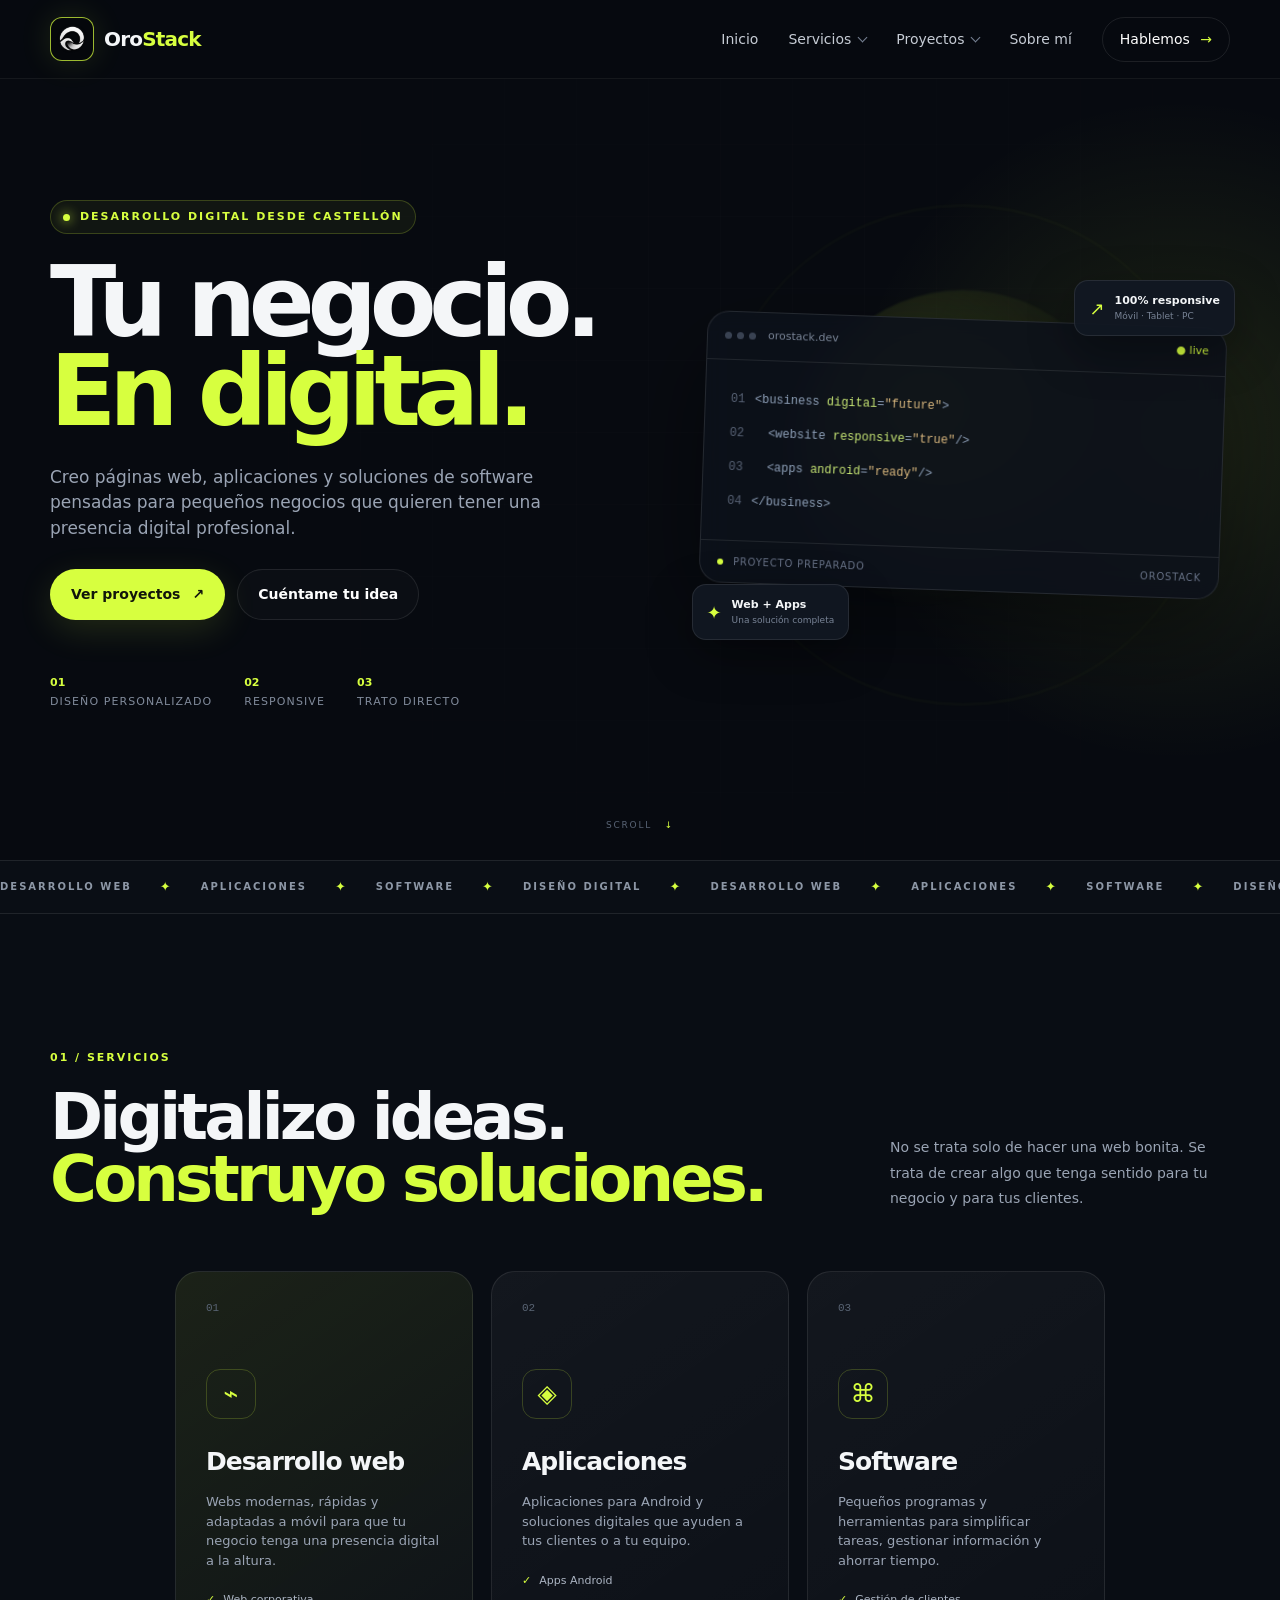
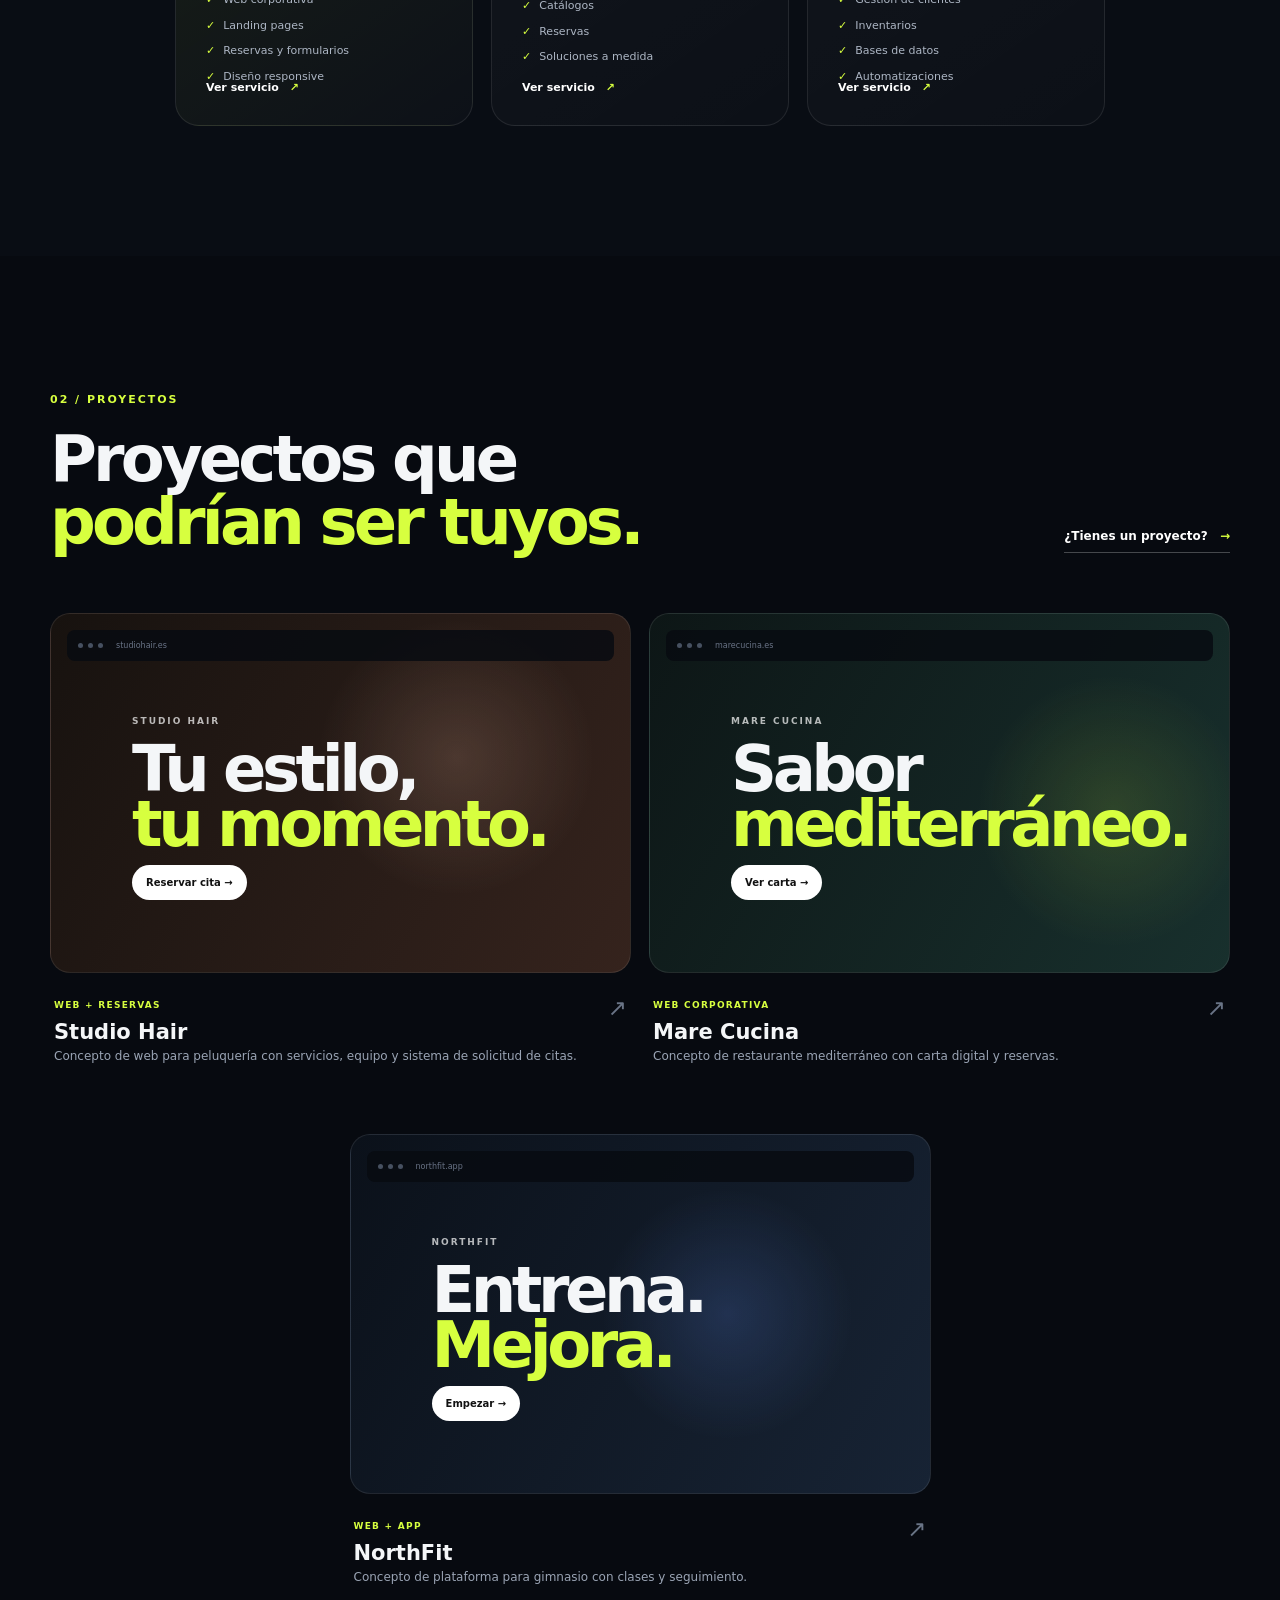
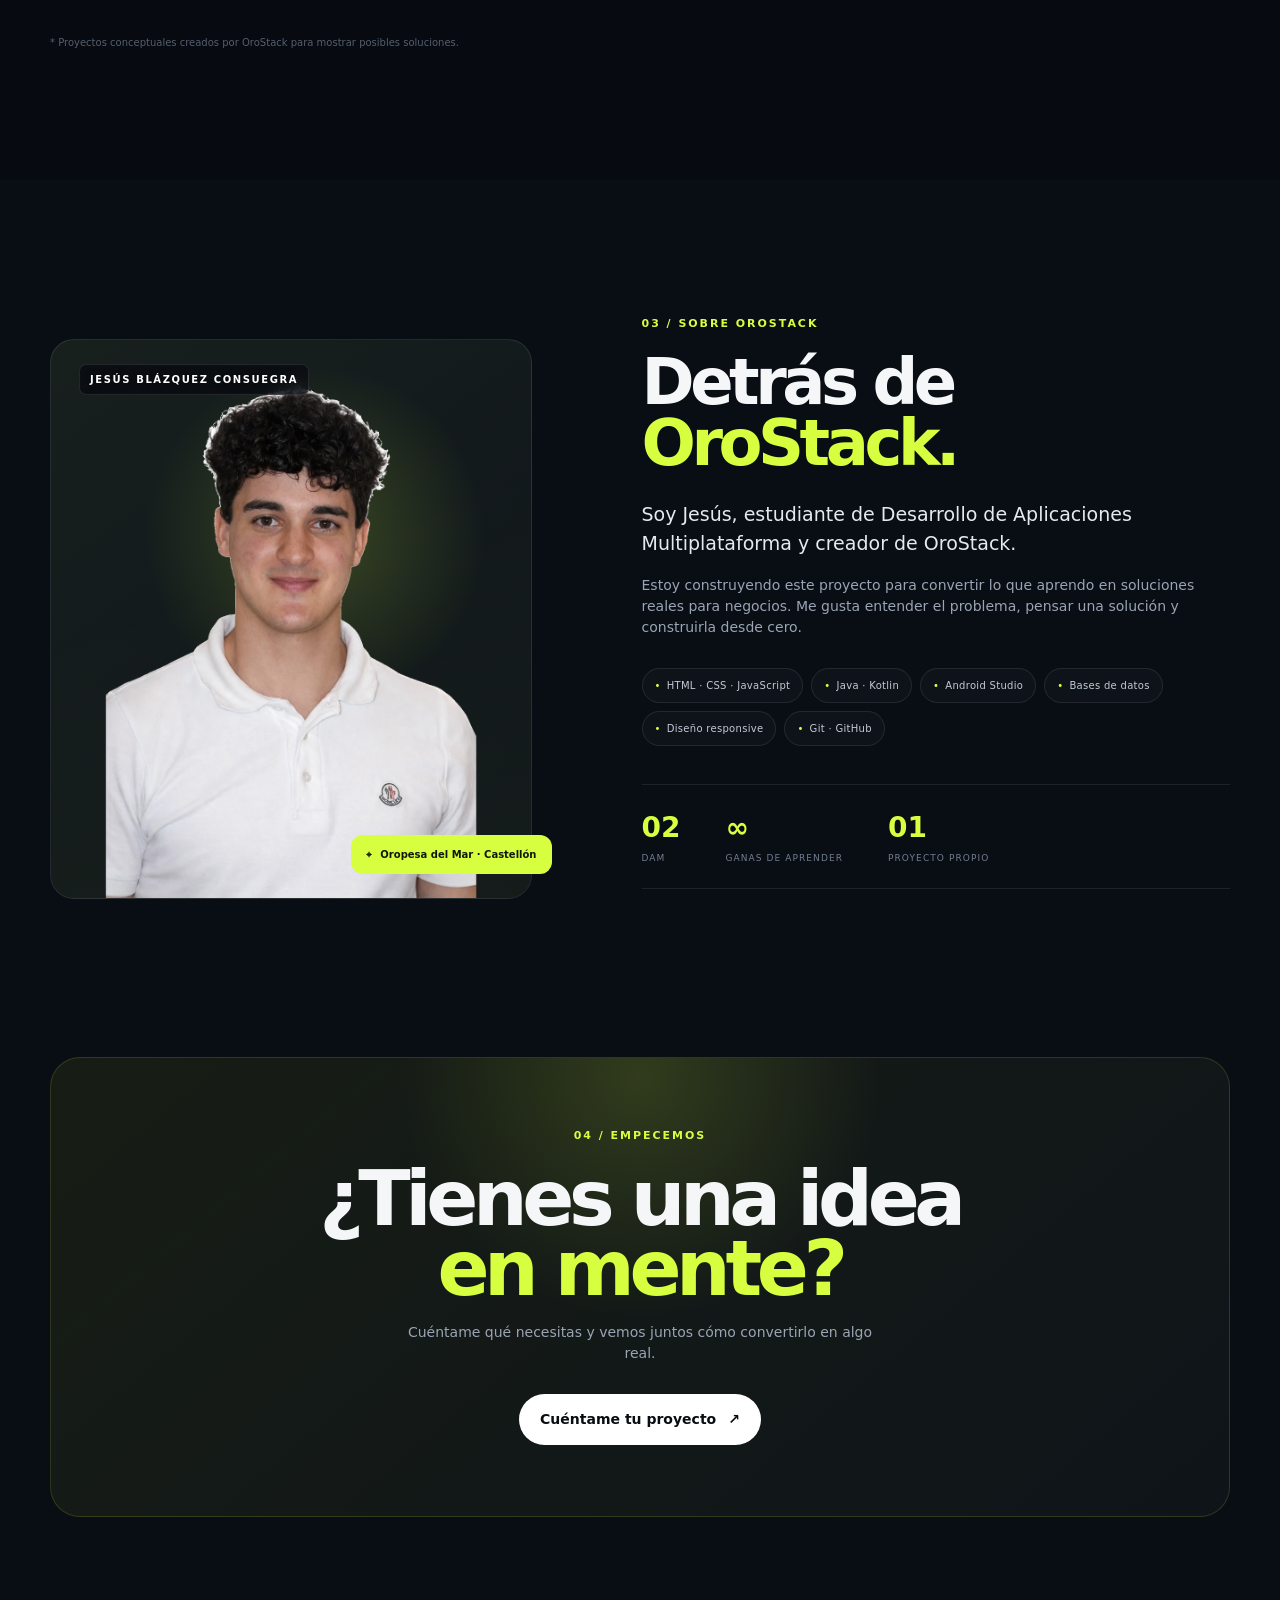
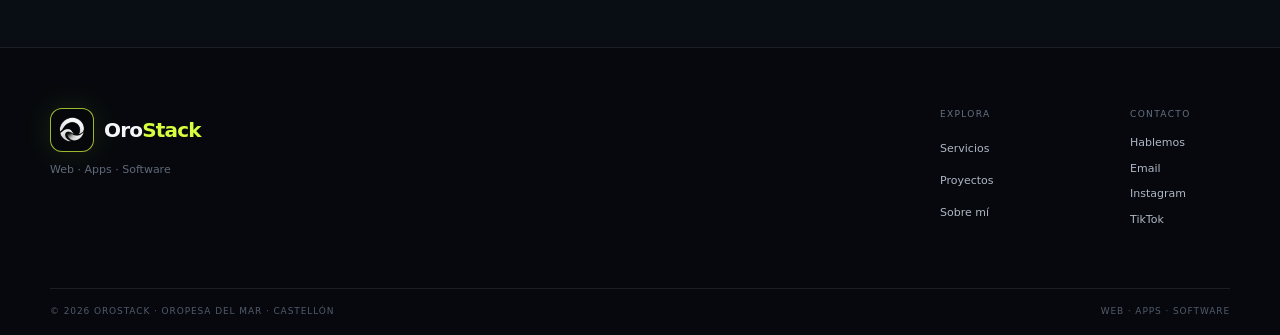
==== index.html @ 5246405d "Add files via upload" ====
<!DOCTYPE html>
<html lang="es">
<head>
  <meta charset="UTF-8">
  <meta name="viewport" content="width=device-width, initial-scale=1.0">
  <meta name="description" content="OroStack — desarrollo web, aplicaciones y software para negocios.">
  <title>OroStack</title>
  <link rel="icon" type="image/png" sizes="64x64" href="assets/favicon-64.png?v=9">
  <link rel="icon" type="image/png" sizes="32x32" href="assets/favicon-32.png?v=9">
  <link rel="icon" type="image/png" sizes="16x16" href="assets/favicon-16.png?v=9">
  <link rel="shortcut icon" href="assets/favicon.ico?v=9">
  <link rel="apple-touch-icon" sizes="180x180" href="assets/apple-touch-icon.png?v=9">
  <link rel="stylesheet" href="css/style.css">
</head>
<body>
  <header class="site-header">
    <nav class="nav container">
      <a class="brand" href="#inicio" aria-label="OroStack inicio">
        <span class="brand-mark"><img src="assets/logo-mark.png" alt=""></span><span>Oro<span class="accent">Stack</span></span>
      </a>

      <button class="menu-toggle" aria-label="Abrir menú" aria-expanded="false">
        <span></span><span></span><span></span>
      </button>

      <div class="nav-links">
        <a href="#inicio">Inicio</a>
        <div class="nav-dropdown">
          <a href="#servicios" class="nav-dropdown-trigger">Servicios <span class="chevron" aria-hidden="true"></span></a>
          <div class="dropdown-menu">
            <a class="dropdown-all" href="index.html#servicios"><strong>Ver todos los servicios</strong><small>Ir a la sección principal</small></a>
            <a href="pages/servicios/servicio-web.html"><strong>Desarrollo web</strong><small>Webs, landing pages y reservas</small></a>
            <a href="pages/servicios/servicio-apps.html"><strong>Aplicaciones</strong><small>Apps Android y soluciones móviles</small></a>
            <a href="pages/servicios/servicio-software.html"><strong>Software</strong><small>Programas y herramientas a medida</small></a>
          </div>
        </div>
        <div class="nav-dropdown">
          <a href="#proyectos" class="nav-dropdown-trigger">Proyectos <span class="chevron" aria-hidden="true"></span></a>
          <div class="dropdown-menu">
            <a class="dropdown-all" href="index.html#proyectos"><strong>Ver todos los proyectos</strong><small>Ir a la sección principal</small></a>
            <a href="pages/proyectos/proyecto-studio-hair.html"><strong>Studio Hair</strong><small>Web + reservas</small></a>
            <a href="pages/proyectos/proyecto-mare-cucina.html"><strong>Mare Cucina</strong><small>Web corporativa</small></a>
            <a href="pages/proyectos/proyecto-northfit.html"><strong>NorthFit</strong><small>Web + app</small></a>
          </div>
        </div>
        <a href="#sobre-mi">Sobre mí</a>
        <a href="pages/contacto.html" class="nav-cta">Hablemos <span>→</span></a>
      </div>
    </nav>
  </header>

  <main>
    <section class="hero" id="inicio">
      <div class="hero-grid"></div>
      <div class="container hero-content">
        <div class="hero-copy reveal">
          <div class="eyebrow"><span class="pulse"></span> Desarrollo digital desde Castellón</div>
          <h1>Tu negocio.<br><span>En digital.</span></h1>
          <p class="hero-text">
            Creo páginas web, aplicaciones y soluciones de software pensadas para pequeños negocios
            que quieren tener una presencia digital profesional.
          </p>
          <div class="hero-actions">
            <a href="#proyectos" class="btn btn-primary">Ver proyectos <span>↗</span></a>
            <a href="pages/contacto.html" class="btn btn-secondary">Cuéntame tu idea</a>
          </div>
          <div class="hero-trust">
            <div class="trust-item"><strong>01</strong><span>Diseño personalizado</span></div>
            <div class="trust-item"><strong>02</strong><span>Responsive</span></div>
            <div class="trust-item"><strong>03</strong><span>Trato directo</span></div>
          </div>
        </div>

        <div class="hero-visual reveal delay-1">
          <div class="orb orb-one"></div>
          <div class="orb orb-two"></div>
          <div class="code-card">
            <div class="code-top">
              <div class="window-dots"><i></i><i></i><i></i></div>
              <span>orostack.dev</span>
              <span class="live-dot">● live</span>
            </div>
            <div class="code-body">
              <span class="line"><b>01</b><em>&lt;business</em> <strong>digital</strong><em>=</em><u>"future"</u><em>&gt;</em></span>
              <span class="line"><b>02</b>&nbsp;&nbsp;<em>&lt;website</em> <strong>responsive</strong><em>=</em><u>"true"</u><em>/&gt;</em></span>
              <span class="line"><b>03</b>&nbsp;&nbsp;<em>&lt;apps</em> <strong>android</strong><em>=</em><u>"ready"</u><em>/&gt;</em></span>
              <span class="line"><b>04</b><em>&lt;/business&gt;</em></span>
            </div>
            <div class="code-status">
              <span><i class="status"></i> Proyecto preparado</span>
              <span>OroStack</span>
            </div>
          </div>
          <div class="floating-card floating-one"><span>✦</span><div><strong>Web + Apps</strong><small>Una solución completa</small></div></div>
          <div class="floating-card floating-two"><span>↗</span><div><strong>100% responsive</strong><small>Móvil · Tablet · PC</small></div></div>
        </div>
      </div>
      <div class="scroll-hint">SCROLL <span>↓</span></div>
    </section>

    <section class="marquee" aria-label="Servicios">
      <div class="marquee-track">
        <span>DESARROLLO WEB</span><b>✦</b><span>APLICACIONES</span><b>✦</b><span>SOFTWARE</span><b>✦</b><span>DISEÑO DIGITAL</span><b>✦</b>
        <span>DESARROLLO WEB</span><b>✦</b><span>APLICACIONES</span><b>✦</b><span>SOFTWARE</span><b>✦</b><span>DISEÑO DIGITAL</span><b>✦</b>
      </div>
    </section>

    <section class="section services" id="servicios">
      <div class="container">
        <div class="section-heading reveal">
          <div>
            <span class="section-label">01 / Servicios</span>
            <h2>Digitalizo ideas.<br><span>Construyo soluciones.</span></h2>
          </div>
          <p>No se trata solo de hacer una web bonita. Se trata de crear algo que tenga sentido para tu negocio y para tus clientes.</p>
        </div>

        <div class="services-grid">
          <article class="service-card service-feature reveal">
            <div class="service-number">01</div>
            <div class="service-icon">⌁</div>
            <h3>Desarrollo web</h3>
            <p>Webs modernas, rápidas y adaptadas a móvil para que tu negocio tenga una presencia digital a la altura.</p>
            <ul><li>Web corporativa</li><li>Landing pages</li><li>Reservas y formularios</li><li>Diseño responsive</li></ul>
            <a href="pages/servicios/servicio-web.html">Ver servicio <span>↗</span></a>
          </article>

          <article class="service-card reveal delay-1">
            <div class="service-number">02</div>
            <div class="service-icon">◈</div>
            <h3>Aplicaciones</h3>
            <p>Aplicaciones para Android y soluciones digitales que ayuden a tus clientes o a tu equipo.</p>
            <ul><li>Apps Android</li><li>Catálogos</li><li>Reservas</li><li>Soluciones a medida</li></ul>
            <a href="pages/servicios/servicio-apps.html">Ver servicio <span>↗</span></a>
          </article>

          <article class="service-card reveal delay-2">
            <div class="service-number">03</div>
            <div class="service-icon">⌘</div>
            <h3>Software</h3>
            <p>Pequeños programas y herramientas para simplificar tareas, gestionar información y ahorrar tiempo.</p>
            <ul><li>Gestión de clientes</li><li>Inventarios</li><li>Bases de datos</li><li>Automatizaciones</li></ul>
            <a href="pages/servicios/servicio-software.html">Ver servicio <span>↗</span></a>
          </article>
        </div>
      </div>
    </section>

    <section class="section projects" id="proyectos">
      <div class="container">
        <div class="section-heading project-heading reveal">
          <div>
            <span class="section-label">02 / Proyectos</span>
            <h2>Proyectos que<br><span>podrían ser tuyos.</span></h2>
          </div>
          <a href="pages/contacto.html" class="text-link">¿Tienes un proyecto? <span>→</span></a>
        </div>

        <div class="projects-list">
          <a href="pages/proyectos/proyecto-studio-hair.html" class="project-card-link">
            <article class="project project-large reveal">
              <div class="project-preview salon">
                <div class="preview-browser"><span></span><span></span><span></span><small>studiohair.es</small></div>
                <div class="preview-content">
                  <small>STUDIO HAIR</small><strong>Tu estilo,<br><i>tu momento.</i></strong>
                  <span class="preview-button">Reservar cita →</span>
                </div>
              </div>
              <div class="project-info">
                <div><span class="project-type">Web + reservas</span><h3>Studio Hair</h3><p>Concepto de web para peluquería con servicios, equipo y sistema de solicitud de citas.</p></div>
                <span class="project-arrow">↗</span>
              </div>
            </article>
          </a>

          <a href="pages/proyectos/proyecto-mare-cucina.html" class="project-card-link">
            <article class="project reveal delay-1">
              <div class="project-preview restaurant">
                <div class="preview-browser"><span></span><span></span><span></span><small>marecucina.es</small></div>
                <div class="preview-content">
                  <small>MARE CUCINA</small><strong>Sabor<br><i>mediterráneo.</i></strong>
                  <span class="preview-button">Ver carta →</span>
                </div>
              </div>
              <div class="project-info">
                <div><span class="project-type">Web corporativa</span><h3>Mare Cucina</h3><p>Concepto de restaurante mediterráneo con carta digital y reservas.</p></div>
                <span class="project-arrow">↗</span>
              </div>
            </article>
          </a>

          <a href="pages/proyectos/proyecto-northfit.html" class="project-card-link">
            <article class="project reveal delay-2">
              <div class="project-preview gym">
                <div class="preview-browser"><span></span><span></span><span></span><small>northfit.app</small></div>
                <div class="preview-content">
                  <small>NORTHFIT</small><strong>Entrena.<br><i>Mejora.</i></strong>
                  <span class="preview-button">Empezar →</span>
                </div>
              </div>
              <div class="project-info">
                <div><span class="project-type">Web + App</span><h3>NorthFit</h3><p>Concepto de plataforma para gimnasio con clases y seguimiento.</p></div>
                <span class="project-arrow">↗</span>
              </div>
            </article>
          </a>
        </div>
        <p class="fiction-note">* Proyectos conceptuales creados por OroStack para mostrar posibles soluciones.</p>
      </div>
    </section>

    <section class="section about" id="sobre-mi">
      <div class="container about-grid">
        <div class="about-visual reveal">
          <div class="portrait-card">
            <div class="portrait-gradient"></div>
            <img class="portrait-photo" src="assets/img/foto-cv-cutout.webp" alt="Jesús Blázquez, creador de OroStack">
            <span class="portrait-name">JESÚS BLÁZQUEZ CONSUEGRA</span>
          </div>
          <div class="location-badge"><span>⌖</span> Oropesa del Mar · Castellón</div>
        </div>
        <div class="about-copy reveal delay-1">
          <span class="section-label">03 / Sobre OroStack</span>
          <h2>Detrás de<br><span>OroStack.</span></h2>
          <p class="lead">Soy Jesús, estudiante de Desarrollo de Aplicaciones Multiplataforma y creador de OroStack.</p>
          <p>Estoy construyendo este proyecto para convertir lo que aprendo en soluciones reales para negocios. Me gusta entender el problema, pensar una solución y construirla desde cero.</p>
          <div class="about-skills">
            <span>HTML · CSS · JavaScript</span>
            <span>Java · Kotlin</span>
            <span>Android Studio</span>
            <span>Bases de datos</span>
            <span>Diseño responsive</span>
            <span>Git · GitHub</span>
          </div>
          <div class="about-stats">
            <div><strong>02</strong><span>DAM</span></div>
            <div><strong>∞</strong><span>Ganas de aprender</span></div>
            <div><strong>01</strong><span>Proyecto propio</span></div>
          </div>
        </div>
      </div>
    </section>

    <section class="cta-section">
      <div class="container cta-box reveal">
        <div class="cta-glow"></div>
        <span class="section-label">04 / Empecemos</span>
        <h2>¿Tienes una idea<br><span>en mente?</span></h2>
        <p>Cuéntame qué necesitas y vemos juntos cómo convertirlo en algo real.</p>
        <a href="pages/contacto.html" class="btn btn-light">Cuéntame tu proyecto <span>↗</span></a>
      </div>
    </section>
  </main>

  <footer class="footer">
    <div class="container footer-main">
      <div>
        <a class="brand footer-brand" href="#inicio"><span class="brand-mark"><img src="assets/logo-mark.png" alt=""></span><span>Oro<span class="accent">Stack</span></span></a>
        <p>Web · Apps · Software</p>
      </div>
      <div class="footer-links">
        <div><span>Explora</span><a href="#servicios">Servicios</a><a href="#proyectos">Proyectos</a><a href="#sobre-mi">Sobre mí</a></div>
        <div><span>Contacto</span><a href="pages/contacto.html">Hablemos</a><a href="mailto:oroostack@gmail.com">Email</a><a href="https://www.instagram.com/orostack/" target="_blank" rel="noopener">Instagram</a><a href="https://www.tiktok.com/@orostack" target="_blank" rel="noopener">TikTok</a></div>
      </div>
    </div>
    <div class="container footer-bottom"><span>© 2026 OroStack · Oropesa del Mar · Castellón</span><span>Web · Apps · Software</span></div>
  </footer>

  <script src="js/main.js"></script>
</body>
</html>
---- css/style.css ----
:root {
  --bg: #070a10;
  --bg-soft: #0d1119;
  --panel: #111722;
  --panel-2: #151c29;
  --text: #f4f6f8;
  --muted: #9aa4b4;
  --line: rgba(255,255,255,.09);
  --accent: #d7ff3f;
  --accent-2: #9dbd25;
  --max: 1180px;
  --radius: 24px;
}
* { box-sizing: border-box; margin: 0; padding: 0; }
html { scroll-behavior: smooth; }
body { background: var(--bg); color: var(--text); font-family: Inter, ui-sans-serif, system-ui, -apple-system, BlinkMacSystemFont, "Segoe UI", sans-serif; line-height: 1.5; overflow-x: hidden; }
a { color: inherit; text-decoration: none; }
button, input, textarea, select { font: inherit; }
button { cursor: pointer; }
.container { width: min(var(--max), calc(100% - 48px)); margin: auto; }
.accent { color: var(--accent); }
.site-header { position: fixed; top: 0; left: 0; right: 0; z-index: 100; background: rgba(7,10,16,.72); border-bottom: 1px solid rgba(255,255,255,.06); backdrop-filter: blur(18px); }
.nav { height: 78px; display: flex; align-items: center; justify-content: space-between; }
.brand { display: inline-flex; align-items: center; gap: 10px; font-size: 20px; font-weight: 800; letter-spacing: -.04em; }
.brand-mark { width: 32px; height: 32px; border: 1px solid rgba(215,255,63,.6); border-radius: 10px; display: grid; place-items: center; overflow: hidden; background: #05070b; box-shadow: 0 0 28px rgba(215,255,63,.08); flex: 0 0 32px; }
.brand-mark img { width: 25px; height: 25px; object-fit: contain; display: block; }
.nav-links { display: flex; align-items: center; gap: 30px; font-size: 14px; color: #c6ccd5; }
.nav-links a { transition: color .2s ease; }
.nav-links a:hover, .nav-links a.active { color: var(--accent); }
.nav-cta { padding: 11px 17px; border: 1px solid var(--line); border-radius: 999px; color: #fff !important; }
.nav-cta span { color: var(--accent); margin-left: 6px; }
.menu-toggle { display: none; background: none; border: 0; }
.menu-toggle span { display: block; width: 24px; height: 2px; background: #fff; margin: 5px; }

.hero { min-height: 860px; position: relative; display: flex; align-items: center; overflow: hidden; padding: 150px 0 100px; }
.hero-grid { position: absolute; inset: 0; opacity: .34; background-image: linear-gradient(rgba(255,255,255,.035) 1px, transparent 1px), linear-gradient(90deg, rgba(255,255,255,.035) 1px, transparent 1px); background-size: 72px 72px; mask-image: radial-gradient(circle at 60% 45%, black, transparent 75%); }
.hero::after { content:""; position:absolute; width: 700px; height:700px; right:-250px; top:80px; background: radial-gradient(circle, rgba(215,255,63,.11), transparent 67%); pointer-events:none; }
.hero-content { display: grid; grid-template-columns: 1.03fr .97fr; gap: 80px; align-items: center; position: relative; z-index: 2; }
.eyebrow, .section-label { color: var(--accent); text-transform: uppercase; font-size: 11px; letter-spacing: .18em; font-weight: 800; }
.eyebrow { display: inline-flex; align-items: center; gap: 10px; padding: 8px 12px; border: 1px solid rgba(215,255,63,.2); background: rgba(215,255,63,.05); border-radius: 999px; margin-bottom: 25px; }
.pulse { width: 7px; height: 7px; background: var(--accent); border-radius: 50%; box-shadow: 0 0 12px var(--accent); }
.hero h1 { font-size: clamp(60px, 7.6vw, 104px); line-height: .91; letter-spacing: -.075em; max-width: 720px; }
.hero h1 span, .section-heading h2 span, .about-copy h2 span, .cta-box h2 span, .contact-hero h1 span { color: var(--accent); }
.hero-text { color: var(--muted); max-width: 610px; font-size: 17px; margin: 28px 0; }
.hero-actions { display: flex; gap: 12px; flex-wrap: wrap; }
.btn { display: inline-flex; justify-content: center; align-items: center; gap: 12px; padding: 14px 20px; border-radius: 999px; font-weight: 750; font-size: 14px; border: 1px solid transparent; transition: transform .2s, box-shadow .2s, background .2s; }
.btn:hover { transform: translateY(-2px); }
.btn-primary { color: #11150b; background: var(--accent); box-shadow: 0 10px 35px rgba(215,255,63,.13); }
.btn-secondary { color: #fff; border-color: var(--line); background: rgba(255,255,255,.02); }
.btn-light { background: #fff; color: #090c11; }
.hero-trust { display: flex; gap: 32px; margin-top: 55px; }
.trust-item { display: flex; flex-direction: column; gap: 2px; }
.trust-item strong { color: var(--accent); font-size: 11px; }
.trust-item span { color: #818b9b; font-size: 11px; text-transform: uppercase; letter-spacing: .1em; }

.hero-visual { position: relative; min-height: 480px; display: grid; place-items: center; }
.code-card { width: min(520px, 100%); background: rgba(12,17,26,.88); border: 1px solid rgba(255,255,255,.1); border-radius: 22px; overflow: hidden; box-shadow: 0 35px 100px rgba(0,0,0,.45); transform: rotate(2deg); position: relative; z-index: 2; backdrop-filter: blur(12px); }
.code-top { height: 48px; border-bottom: 1px solid var(--line); display: flex; align-items: center; padding: 0 17px; gap: 12px; color: #778294; font-size: 11px; }
.window-dots { display: flex; gap: 5px; }
.window-dots i { width: 7px; height: 7px; border-radius: 50%; background: #394252; }
.live-dot { margin-left: auto; color: var(--accent); }
.code-body { padding: 30px 25px; display: grid; gap: 16px; font: 12px/1.5 ui-monospace, SFMono-Regular, Menlo, monospace; color: #c8d0dc; }
.code-body b { color: #566173; width: 24px; display: inline-block; font-weight: 400; }
.code-body em { color: #8ea0b8; font-style: normal; }
.code-body strong { color: #c9e875; font-weight: 500; }
.code-body u { color: #d9b77d; text-decoration: none; }
.code-status { border-top: 1px solid var(--line); padding: 13px 17px; display: flex; justify-content: space-between; color: #667185; font-size: 10px; text-transform: uppercase; letter-spacing: .08em; }
.status { width: 6px; height: 6px; border-radius: 50%; background: var(--accent); display: inline-block; margin-right: 6px; }
.orb { position: absolute; border-radius: 50%; filter: blur(1px); }
.orb-one { width: 330px; height: 330px; background: radial-gradient(circle at 35% 35%, rgba(215,255,63,.18), transparent 67%); }
.orb-two { width: 500px; height: 500px; border: 1px solid rgba(215,255,63,.08); }
.floating-card { position: absolute; z-index: 3; display: flex; align-items: center; gap: 10px; background: rgba(18,24,35,.94); border: 1px solid var(--line); padding: 12px 14px; border-radius: 14px; box-shadow: 0 15px 45px rgba(0,0,0,.35); }
.floating-card > span { color: var(--accent); font-size: 18px; }
.floating-card div { display: grid; }
.floating-card strong { font-size: 11px; }
.floating-card small { color: #788395; font-size: 9px; }
.floating-one { left: -5px; bottom: 55px; }
.floating-two { right: -5px; top: 65px; }
.scroll-hint { position: absolute; bottom: 28px; left: 50%; transform: translateX(-50%); color: #596475; font-size: 9px; letter-spacing: .2em; }
.scroll-hint span { color: var(--accent); margin-left: 8px; }

.marquee { overflow: hidden; border-block: 1px solid var(--line); background: #0a0e15; }
.marquee-track { min-width: max-content; display: flex; gap: 28px; align-items: center; padding: 16px 0; animation: marquee 22s linear infinite; color: #8d97a6; font-size: 10px; font-weight: 800; letter-spacing: .2em; }
.marquee-track b { color: var(--accent); font-size: 13px; }
@keyframes marquee { to { transform: translateX(-50%); } }

.section { padding: 130px 0; }
.section-heading { display: grid; grid-template-columns: 1fr 340px; gap: 60px; align-items: end; margin-bottom: 60px; }
.section-heading h2 { margin-top: 18px; font-size: clamp(42px, 5vw, 70px); line-height: .98; letter-spacing: -.06em; }
.section-heading > p { color: var(--muted); font-size: 14px; line-height: 1.8; }
.services { background: #090d14; }
.services-grid { display: grid; grid-template-columns: repeat(2, minmax(0, 1fr)); gap: 18px; max-width: 930px; margin: 0 auto; }
.services-grid .service-card:nth-child(3) { grid-column: 1 / -1; width: calc(50% - 9px); justify-self: center; }
.service-card { min-height: 455px; padding: 30px; background: linear-gradient(145deg, rgba(255,255,255,.045), rgba(255,255,255,.015)); border: 1px solid var(--line); border-radius: var(--radius); position: relative; overflow: hidden; transition: border-color .3s, transform .3s; }
.service-card:hover { transform: translateY(-5px); border-color: rgba(215,255,63,.3); }
.service-feature { background: linear-gradient(145deg, rgba(215,255,63,.09), rgba(255,255,255,.02)); }
.service-number { color: #596474; font: 11px ui-monospace, monospace; }
.service-icon { width: 50px; height: 50px; border: 1px solid rgba(215,255,63,.2); color: var(--accent); border-radius: 14px; display: grid; place-items: center; font-size: 25px; margin: 55px 0 24px; }
.service-card h3 { font-size: 25px; letter-spacing: -.04em; }
.service-card p { color: var(--muted); font-size: 13px; margin: 12px 0 22px; }
.service-card ul { list-style: none; display: grid; gap: 9px; }
.service-card li { font-size: 11px; color: #adb6c4; }
.service-card li::before { content: "✓"; color: var(--accent); margin-right: 8px; }
.service-card > a { position: absolute; left: 30px; bottom: 28px; font-size: 11px; font-weight: 800; color: #fff; }
.service-card > a span { color: var(--accent); margin-left: 7px; }

.projects { background: var(--bg); }
.project-heading { grid-template-columns: 1fr auto; }
.text-link { color: #fff; font-size: 12px; font-weight: 700; border-bottom: 1px solid rgba(255,255,255,.25); padding-bottom: 7px; }
.text-link span { color: var(--accent); margin-left: 8px; }
.projects-list { display: grid; grid-template-columns: 1fr 1fr; gap: 55px 18px; }
.project-large { grid-column: 1 / -1; }
.project-preview { min-height: 420px; border-radius: 20px; border: 1px solid var(--line); overflow: hidden; position: relative; padding: 16px; }
.project:not(.project-large) .project-preview { min-height: 360px; }
.preview-browser { height: 31px; background: rgba(8,11,17,.85); border-radius: 8px; display: flex; align-items: center; gap: 5px; padding: 0 11px; color: #697386; }
.preview-browser > span { width: 5px; height: 5px; border-radius: 50%; background: #465060; }
.preview-browser small { margin-left: 8px; font-size: 8px; }
.preview-content { position: absolute; left: 14%; top: 28%; display: grid; gap: 14px; }
.preview-content small { font-size: 9px; letter-spacing: .22em; font-weight: 800; color: rgba(255,255,255,.7); }
.preview-content strong { font-size: clamp(42px, 5vw, 76px); line-height: .85; letter-spacing: -.07em; }
.preview-content strong i { color: var(--accent); font-style: normal; }
.preview-content button { width: max-content; border: 0; padding: 10px 14px; border-radius: 999px; background: #fff; color: #111; font-size: 10px; font-weight: 800; }
.salon { background: radial-gradient(circle at 70% 40%, rgba(229,178,153,.18), transparent 30%), linear-gradient(120deg, #17120f, #35231d); }
.restaurant { background: radial-gradient(circle at 80% 55%, rgba(215,255,63,.13), transparent 27%), linear-gradient(120deg, #0d1616, #18302d); }
.gym { background: radial-gradient(circle at 65% 50%, rgba(101,148,255,.18), transparent 30%), linear-gradient(120deg, #0b111a, #172334); }
.project-info { display: flex; justify-content: space-between; gap: 20px; padding: 18px 4px 0; }
.project-type { color: var(--accent); text-transform: uppercase; font-size: 9px; font-weight: 800; letter-spacing: .14em; }
.project-info h3 { font-size: 21px; margin-top: 6px; }
.project-info p { color: var(--muted); font-size: 12px; margin-top: 4px; max-width: 600px; }
.project-arrow { font-size: 23px; color: #697486; }
.fiction-note { margin-top: 35px; color: #555f6e; font-size: 10px; }

.about { background: #090d14; }
.about-grid { display: grid; grid-template-columns: .9fr 1.1fr; gap: 110px; align-items: center; }
.about-visual { position: relative; }
.portrait-card { height: 560px; border: 1px solid var(--line); border-radius: 24px; background: linear-gradient(145deg, #18201e, #0d1219); overflow: hidden; position: relative; display: grid; place-items: center; }
.portrait-gradient { position: absolute; inset: 0; background: radial-gradient(circle at 55% 35%, rgba(215,255,63,.2), transparent 38%), linear-gradient(160deg, transparent 40%, rgba(215,255,63,.04)); }
.portrait-initial { font-size: 180px; font-weight: 900; letter-spacing: -.12em; color: rgba(255,255,255,.04); }
.portrait-photo { position: absolute; left: 50%; bottom: -18px; transform: translateX(-50%); width: 108%; height: auto; max-height: 100%; object-fit: contain; object-position: center bottom; z-index: 1; filter: saturate(.96) contrast(1.02); }
.portrait-card > span { z-index: 3; }
.portrait-card > span { position: absolute; bottom: 25px; left: 28px; font-size: 10px; letter-spacing: .18em; color: #7f8997; }
.location-badge { position: absolute; z-index: 5; right: -20px; bottom: 25px; background: var(--accent); color: #12170b; padding: 12px 15px; border-radius: 12px; font-size: 10px; font-weight: 850; }
.location-badge span { margin-right: 5px; }
.about-copy h2 { margin: 18px 0 26px; font-size: clamp(46px, 5vw, 70px); line-height: .95; letter-spacing: -.07em; }
.about-copy p { color: var(--muted); max-width: 580px; font-size: 14px; }
.about-copy .lead { color: #e6e9ed; font-size: 19px; line-height: 1.5; margin-bottom: 18px; }
.about-stats { display: flex; gap: 45px; margin: 38px 0; padding: 22px 0; border-block: 1px solid var(--line); }
.about-stats div { display: grid; gap: 3px; }
.about-stats strong { color: var(--accent); font-size: 28px; }
.about-stats span { color: #737e8f; font-size: 9px; text-transform: uppercase; letter-spacing: .12em; }

.cta-section { padding: 0 0 130px; background: #090d14; }
.cta-box { min-height: 460px; background: linear-gradient(140deg, #171d14, #0f141a); border: 1px solid rgba(215,255,63,.14); border-radius: 30px; display: grid; place-items: center; text-align: center; padding: 70px 30px; position: relative; overflow: hidden; }
.cta-glow { position: absolute; width: 500px; height: 500px; background: radial-gradient(circle, rgba(215,255,63,.15), transparent 68%); top: -230px; left: 50%; transform: translateX(-50%); }
.cta-box > *:not(.cta-glow) { position: relative; }
.cta-box h2 { font-size: clamp(50px, 6vw, 80px); line-height: .9; letter-spacing: -.07em; margin: 18px 0; }
.cta-box p { color: var(--muted); max-width: 470px; font-size: 14px; margin-bottom: 28px; }

.footer { background: #06080d; border-top: 1px solid var(--line); }
.footer-main { padding: 60px 0; display: flex; justify-content: space-between; gap: 60px; }
.footer-brand { margin-bottom: 10px; }
.footer-main > div:first-child p { color: #5f6979; font-size: 11px; }
.footer-links { display: flex; gap: 90px; }
.footer-links div { display: grid; gap: 9px; min-width: 100px; }
.footer-links span { color: #667182; font-size: 9px; text-transform: uppercase; letter-spacing: .15em; margin-bottom: 5px; }
.footer-links a { color: #aeb7c4; font-size: 11px; transition: color .2s ease; }
.footer-links a:hover { color: var(--accent); }
.footer-bottom { padding: 16px 0; border-top: 1px solid var(--line); display: flex; justify-content: space-between; color: #515b6b; font-size: 9px; text-transform: uppercase; letter-spacing: .1em; }

.contact-page { min-height: 100vh; }
.contact-hero { padding: 180px 0 85px; background: radial-gradient(circle at 75% 35%, rgba(215,255,63,.09), transparent 32%); }
.contact-hero h1 { font-size: clamp(58px, 8vw, 100px); line-height: .9; letter-spacing: -.075em; margin: 20px 0; }
.contact-hero p { color: var(--muted); max-width: 570px; font-size: 16px; }
.contact-section { padding: 20px 0 130px; }
.contact-grid { display: grid; grid-template-columns: .75fr 1.25fr; gap: 80px; align-items: start; }
.contact-info { display: grid; gap: 12px; }
.contact-card { border: 1px solid var(--line); background: rgba(255,255,255,.025); border-radius: 18px; padding: 22px; display: grid; gap: 6px; }
.contact-icon { color: var(--accent); font-size: 18px; margin-bottom: 10px; }
.contact-card small { color: #687386; font-size: 8px; letter-spacing: .18em; font-weight: 800; }
.contact-card a, .contact-card strong { font-size: 14px; color: #e9edf1; }
.social-links { display: grid; gap: 8px; }
.social-links a { display: flex; align-items: center; justify-content: space-between; padding: 9px 0; border-bottom: 1px solid var(--line); }
.social-links a:last-child { border-bottom: 0; }
.social-links a span { color: var(--accent); }
.contact-note { padding: 18px 2px; }
.contact-note strong { font-size: 13px; }
.contact-note p { color: var(--muted); font-size: 12px; margin-top: 5px; }
.contact-form { display: grid; gap: 20px; padding: 32px; border: 1px solid var(--line); border-radius: 24px; background: rgba(255,255,255,.02); }
.form-row { display: grid; grid-template-columns: 1fr 1fr; gap: 18px; }
.contact-form label { display: grid; gap: 8px; color: #aab3c1; font-size: 10px; text-transform: uppercase; letter-spacing: .1em; font-weight: 700; }
.contact-form input, .contact-form textarea, .contact-form select { width: 100%; border: 1px solid var(--line); border-radius: 12px; outline: none; background: #0a0e15; color: #fff; padding: 13px 14px; font-size: 13px; text-transform: none; letter-spacing: 0; resize: vertical; }
.contact-form input:focus, .contact-form textarea:focus, .contact-form select:focus { border-color: rgba(215,255,63,.55); box-shadow: 0 0 0 3px rgba(215,255,63,.06); }
.check { display: flex !important; grid-template-columns: auto 1fr; align-items: start; gap: 10px !important; text-transform: none !important; letter-spacing: 0 !important; font-weight: 400 !important; color: #707b8c !important; line-height: 1.5; }
.check input { width: auto; margin-top: 2px; accent-color: var(--accent); }
.submit-btn { width: max-content; border: 0; }
.form-disclaimer { color: #596474; font-size: 9px; line-height: 1.5; }
.form-success { display: none; color: #111; background: var(--accent); border-radius: 10px; padding: 11px 13px; font-size: 11px; font-weight: 800; }
.form-success.show { display: block; }

.reveal { opacity: 0; transform: translateY(22px); transition: opacity .7s ease, transform .7s ease; }
.reveal.visible { opacity: 1; transform: none; }
.delay-1 { transition-delay: .12s; }
.delay-2 { transition-delay: .24s; }

@media (max-width: 900px) {
  .hero-content, .about-grid, .contact-grid { grid-template-columns: 1fr; }
  .hero { min-height: auto; padding-top: 135px; }
  .hero-visual { min-height: 410px; margin-top: 20px; }
  .section-heading { grid-template-columns: 1fr; gap: 25px; }
  .services-grid { grid-template-columns: 1fr; }
  .services-grid .service-card:nth-child(3) { grid-column: auto; width: 100%; }
  .service-card { min-height: 390px; }
  .about-grid { gap: 60px; }
  .portrait-card { height: 430px; }
  .contact-grid { gap: 40px; }
}
@media (max-width: 680px) {
  .container { width: min(var(--max), calc(100% - 30px)); }
  .brand-mark { width: 40px; height: 40px; flex-basis: 40px; }
  .brand-mark img { width: 34px; height: 34px; }
  .nav-links { display: none; position: absolute; top: 78px; left: 15px; right: 15px; padding: 20px; background: #0c1119; border: 1px solid var(--line); border-radius: 16px; flex-direction: column; align-items: stretch; }
  .nav-links.open { display: flex; }
  .nav-links a { padding: 8px; }
  .menu-toggle { display: block; }
  .hero { padding-bottom: 90px; }
  .hero h1 { font-size: 58px; }
  .hero-text { font-size: 15px; }
  .hero-trust { gap: 17px; }
  .hero-visual { min-height: 350px; }
  .code-card { transform: rotate(1deg) scale(.92); }
  .floating-one { left: 0; bottom: 20px; }
  .floating-two { right: 0; top: 20px; }
  .section { padding: 90px 0; }
  .section-heading h2 { font-size: 45px; }
  .projects-list { grid-template-columns: 1fr; }
  .project-large { grid-column: auto; }
  .project-preview, .project:not(.project-large) .project-preview { min-height: 320px; }
  .preview-content strong { font-size: 50px; }
  .footer-main, .footer-bottom { flex-direction: column; }
  .footer-links { gap: 35px; }
  .form-row { grid-template-columns: 1fr; }
  .contact-form { padding: 20px; }
  .contact-hero { padding-top: 140px; }
  .contact-hero h1 { font-size: 58px; }
}

/* --- Navegación desplegable --- */
.nav-links > .nav-dropdown { position: relative; display: flex; align-items: center; height: 78px; }
.nav-dropdown-trigger { display: inline-flex; align-items: center; gap: 8px; height: 100%; }
.chevron { width: 7px; height: 7px; border-right: 1.5px solid currentColor; border-bottom: 1.5px solid currentColor; transform: translateY(-2px) rotate(45deg); color: #778294; transition: transform .2s ease, color .2s ease; }
.nav-dropdown:hover .chevron, .nav-dropdown.mobile-open .chevron { color: var(--accent); transform: translateY(1px) rotate(225deg); }
.dropdown-menu {
  position: absolute; top: calc(100% - 2px); left: 50%; transform: translate(-50%, 10px); width: 280px;
  padding: 8px; background: rgba(10,14,21,.98); border: 1px solid var(--line); border-radius: 16px;
  box-shadow: 0 24px 55px rgba(0,0,0,.4); opacity: 0; visibility: hidden; pointer-events: none;
  transition: opacity .2s ease, transform .2s ease, visibility .2s ease; backdrop-filter: blur(18px);
}
.nav-dropdown:hover .dropdown-menu, .nav-dropdown:focus-within .dropdown-menu, .nav-dropdown.mobile-open .dropdown-menu {
  opacity: 1; visibility: visible; pointer-events: auto; transform: translate(-50%, 0);
}
.dropdown-menu a { display: grid; gap: 2px; padding: 11px 12px; border-radius: 10px; color: #e8ebef; }
.dropdown-menu a:hover { background: rgba(215,255,63,.07); color: #fff; }
.dropdown-menu strong { font-size: 13px; }
.dropdown-menu small { color: #6f7a8b; font-size: 10px; }

/* El símbolo tiene más presencia en el header */
.brand-mark { width: 44px; height: 44px; flex-basis: 44px; border-radius: 12px; border-color: rgba(215,255,63,.72); box-shadow: 0 0 32px rgba(215,255,63,.12); }
.brand-mark img { width: 38px; height: 38px; }

/* Nombre sobre la foto */
.portrait-name {
  position: absolute; top: 24px; left: 26px; bottom: auto !important; z-index: 4;
  color: #fff !important; font-size: 10px !important; letter-spacing: .16em !important; font-weight: 800;
  padding: 7px 10px; border: 1px solid rgba(255,255,255,.1); border-radius: 7px;
  background: rgba(7,10,16,.72); backdrop-filter: blur(8px); text-shadow: 0 1px 10px rgba(0,0,0,.4);
}

/* Tarjetas de proyecto navegables */
.project-card-link { display: block; color: inherit; }
.project-card-link .project { height: 100%; }
.project-card-link:hover .project-preview { border-color: rgba(215,255,63,.3); transform: translateY(-3px); }
.project-card-link:hover .project-arrow { color: var(--accent); transform: translate(3px,-3px); }
.project-preview { transition: border-color .3s ease, transform .3s ease; }
.project-arrow { transition: color .2s ease, transform .2s ease; display: inline-block; }
.preview-button { width: max-content; border: 0; padding: 10px 14px; border-radius: 999px; background: #fff; color: #111; font-size: 10px; font-weight: 800; }

/* --- Páginas internas de servicios y proyectos --- */
.detail-page { min-height: 100vh; }
.detail-hero { padding: 175px 0 105px; background: radial-gradient(circle at 78% 35%, rgba(215,255,63,.1), transparent 34%); overflow: hidden; }
.detail-hero-grid { display: grid; grid-template-columns: 1.05fr .95fr; gap: 90px; align-items: center; }
.detail-kicker { margin-top: 28px; color: #778294; font-size: 10px; text-transform: uppercase; letter-spacing: .18em; font-weight: 800; }
.detail-hero h1 { margin: 14px 0 25px; font-size: clamp(52px, 6.5vw, 88px); line-height: .93; letter-spacing: -.075em; }
.detail-hero h1 span, .detail-copy h2 span, .limitations h2 span, .demo-heading h1 span, .demo-copy strong { color: var(--accent); }
.detail-hero p { max-width: 620px; color: #b7c0cd; font-size: 18px; line-height: 1.75; }
.detail-actions { display: flex; gap: 12px; flex-wrap: wrap; margin-top: 30px; }
.detail-visual { min-height: 430px; border: 1px solid var(--line); border-radius: 30px; position: relative; overflow: hidden; background: linear-gradient(145deg, #131b1b, #0a0e14); display: grid; place-items: center; }
.detail-visual::before { content: ""; position: absolute; inset: 0; background-image: linear-gradient(rgba(255,255,255,.035) 1px, transparent 1px), linear-gradient(90deg, rgba(255,255,255,.035) 1px, transparent 1px); background-size: 45px 45px; opacity: .45; }
.detail-visual-number { position: absolute; top: 24px; right: 28px; color: #465062; font: 12px ui-monospace, monospace; }
.detail-visual-orb { position: absolute; width: 360px; height: 360px; border-radius: 50%; background: radial-gradient(circle, rgba(215,255,63,.15), transparent 66%); }
.detail-visual-card { position: relative; z-index: 2; width: min(360px, 80%); padding: 28px; border: 1px solid rgba(255,255,255,.1); border-radius: 20px; background: rgba(9,13,20,.78); box-shadow: 0 30px 80px rgba(0,0,0,.35); display: grid; gap: 12px; }
.detail-visual-card span { color: var(--accent); font-size: 9px; font-weight: 800; letter-spacing: .2em; }
.detail-visual-card strong { font-size: 31px; letter-spacing: -.05em; }
.detail-visual-card small { color: #7d8797; font-size: 11px; line-height: 1.6; }
.detail-content { background: #090d14; }
.detail-columns { display: grid; grid-template-columns: 1.1fr .65fr; gap: 90px; align-items: start; }
.detail-copy h2, .limitations h2 { margin: 18px 0 22px; font-size: clamp(42px, 5vw, 65px); line-height: .98; letter-spacing: -.065em; }
.detail-copy > p { color: #b7c0cd; max-width: 700px; font-size: 16px; line-height: 1.85; }
.detail-list { list-style: none; display: grid; gap: 13px; margin-top: 30px; }
.detail-list li { color: #d0d6df; font-size: 14px; padding-left: 22px; position: relative; }
.detail-list li::before { content: "✓"; position: absolute; left: 0; color: var(--accent); font-weight: 900; }
.price-card, .demo-note { padding: 30px; border: 1px solid rgba(215,255,63,.16); border-radius: 22px; background: linear-gradient(145deg, rgba(215,255,63,.07), rgba(255,255,255,.02)); position: sticky; top: 110px; }
.price { font-size: clamp(42px, 5vw, 60px); font-weight: 850; letter-spacing: -.07em; margin: 15px 0 8px; }
.price-card p, .demo-note p { color: #b7c0cd; font-size: 14px; line-height: 1.7; margin-bottom: 22px; }
.limitations { background: var(--bg); }
.limitations-grid { display: grid; grid-template-columns: .85fr 1.15fr; gap: 90px; align-items: center; }
.limitations-card { padding: 30px; border: 1px solid var(--line); border-radius: 22px; background: rgba(255,255,255,.025); }
.limitations-card h3 { font-size: 18px; margin-bottom: 18px; }
.limitations-card ul, .demo-note ul { list-style: none; display: grid; gap: 13px; }
.limitations-card li, .demo-note li { color: #aeb7c4; font-size: 14px; padding-left: 20px; position: relative; }
.limitations-card li::before, .demo-note li::before { content: "—"; position: absolute; left: 0; color: var(--accent); }
.detail-cta { padding: 0 0 130px; background: var(--bg); }
.detail-cta .cta-box { min-height: 390px; background: transparent; border: 0; border-radius: 0; box-shadow: none; }

/* --- Demos de proyectos --- */
.demo-hero { padding: 140px 0 90px; background: radial-gradient(circle at 75% 35%, rgba(215,255,63,.08), transparent 35%); }
.back-link { color: #7d8797; font-size: 11px; }
.back-link:hover { color: var(--accent); }
.demo-heading { max-width: 780px; margin: 55px 0 50px; }
.demo-heading h1 { margin: 16px 0 20px; font-size: clamp(55px, 7vw, 95px); line-height: .9; letter-spacing: -.08em; }
.demo-heading p { color: #b7c0cd; max-width: 680px; font-size: 17px; line-height: 1.8; }
.demo-window { border: 1px solid var(--line); border-radius: 24px; overflow: hidden; box-shadow: 0 40px 100px rgba(0,0,0,.35); }
.demo-browser { height: 42px; display: flex; align-items: center; gap: 6px; padding: 0 16px; background: #0d121a; border-bottom: 1px solid var(--line); }
.demo-browser > span { width: 7px; height: 7px; border-radius: 50%; background: #4b5565; }
.demo-browser small { margin-left: 8px; color: #657083; font-size: 9px; }
.demo-browser i { margin-left: auto; color: #657083; font-style: normal; }
.demo-screen { min-height: 560px; position: relative; overflow: hidden; display: grid; align-items: center; padding: 70px 8%; }
.demo-screen::before { content: ""; position: absolute; inset: 0; background-image: linear-gradient(rgba(255,255,255,.035) 1px, transparent 1px), linear-gradient(90deg, rgba(255,255,255,.035) 1px, transparent 1px); background-size: 58px 58px; }
.demo-screen .demo-copy { position: relative; z-index: 2; max-width: 560px; display: grid; gap: 18px; }
.demo-copy small { font-size: 11px; letter-spacing: .2em; font-weight: 800; color: rgba(255,255,255,.65); }
.demo-copy strong { font-size: clamp(50px, 7vw, 90px); line-height: .88; letter-spacing: -.08em; }
.demo-copy p { max-width: 500px; color: rgba(255,255,255,.78); font-size: 15px; line-height: 1.7; }
.demo-shape { position: absolute; width: 520px; height: 520px; right: -80px; top: 50%; transform: translateY(-50%); border-radius: 50%; background: radial-gradient(circle, rgba(215,255,63,.16), transparent 65%); border: 1px solid rgba(215,255,63,.09); }
.demo-window.studio-hair .demo-screen { background: linear-gradient(120deg, #17120f, #35231d); }
.demo-window.mare-cucina .demo-screen { background: linear-gradient(120deg, #0d1616, #18302d); }
.demo-window.northfit .demo-screen { background: linear-gradient(120deg, #0b111a, #172334); }
.demo-details { background: #090d14; }
.demo-note h3 { font-size: 22px; margin: 12px 0 8px; }
.demo-note ul { margin: 20px 0 26px; }

@media (max-width: 900px) {
  .detail-hero-grid, .detail-columns, .limitations-grid { grid-template-columns: 1fr; }
  .detail-hero-grid { gap: 55px; }
  .detail-columns { gap: 50px; }
  .price-card, .demo-note { position: static; }
  .detail-visual { min-height: 360px; }
  .demo-screen { min-height: 470px; }
}

@media (max-width: 680px) {
  .nav-links > .nav-dropdown { height: auto; display: block; }
  .nav-dropdown-trigger { height: auto; justify-content: space-between; }
  .dropdown-menu { position: static; width: 100%; transform: none; margin-top: 6px; display: none; opacity: 1; visibility: visible; pointer-events: auto; box-shadow: none; background: rgba(255,255,255,.025); }
  .nav-dropdown:hover .dropdown-menu, .nav-dropdown:focus-within .dropdown-menu { opacity: 1; visibility: visible; transform: none; }
  .nav-dropdown:not(.mobile-open) .dropdown-menu { display: none; }
  .nav-dropdown.mobile-open .dropdown-menu { display: grid; }
  .portrait-name { top: 18px; left: 18px; font-size: 8px !important; }
  .detail-hero { padding-top: 135px; }
  .detail-hero h1 { font-size: 52px; }
  .detail-visual { min-height: 330px; }
  .demo-hero { padding-top: 125px; }
  .demo-heading { margin-top: 40px; }
  .demo-heading h1 { font-size: 55px; }
  .demo-screen { min-height: 420px; padding: 45px 8%; }
  .demo-shape { width: 340px; height: 340px; right: -150px; }
  .demo-copy strong { font-size: 52px; }
}
.dropdown-menu .dropdown-all { border-bottom: 1px solid var(--line); margin-bottom: 4px; padding-bottom: 12px; }
.dropdown-menu .dropdown-all strong { color: var(--accent); }


/* --- Demos reales / vistas rápidas de proyectos --- */
.demo-site { background:#f4f0e9; color:#171514; font-family:Inter,ui-sans-serif,system-ui,-apple-system,BlinkMacSystemFont,"Segoe UI",sans-serif; }
.demo-site-banner { position:fixed; z-index:200; top:0; left:0; right:0; height:30px; display:flex; align-items:center; justify-content:center; gap:18px; background:#0a0d12; color:#9da6b5; font-size:9px; letter-spacing:.16em; text-transform:uppercase; }
.demo-site-banner a { color:var(--accent); letter-spacing:0; text-transform:none; }
.demo-site-nav { position:fixed; z-index:150; top:30px; left:0; right:0; height:76px; display:flex; align-items:center; justify-content:space-between; padding:0 max(24px,calc((100vw - 1180px)/2)); background:rgba(244,240,233,.88); border-bottom:1px solid rgba(23,21,20,.09); backdrop-filter:blur(18px); }
.demo-site-nav nav { display:flex; gap:28px; font-size:12px; font-weight:650; }
.demo-site-nav nav a:hover { opacity:.55; }
.demo-logo { display:inline-flex; align-items:center; gap:9px; font-size:17px; letter-spacing:-.04em; }
.demo-logo .brand-mark { width:32px; height:32px; flex-basis:32px; border-color:rgba(23,21,20,.22); background:#171514; box-shadow:none; }
.demo-logo .brand-mark img { width:27px; height:27px; }
.demo-nav-btn { padding:10px 16px; border-radius:999px; background:#171514; color:#fff; font-size:11px; font-weight:800; }
.demo-site main { padding-top:106px; }
.demo-site-hero { min-height:720px; padding:110px max(24px,calc((100vw - 1180px)/2)) 90px; display:grid; grid-template-columns:1.05fr .95fr; gap:80px; align-items:center; }
.demo-kicker { display:block; font-size:10px; font-weight:850; letter-spacing:.18em; text-transform:uppercase; opacity:.62; }
.demo-site-hero h1,.demo-site-section h2,.demo-booking h2 { margin:18px 0; font-size:clamp(58px,7vw,102px); line-height:.86; letter-spacing:-.075em; }
.demo-site em { font-style:normal; }
.demo-site-hero p,.demo-site-section p,.demo-booking p { max-width:560px; color:rgba(23,21,20,.66); font-size:16px; line-height:1.75; }
.demo-actions { display:flex; align-items:center; gap:20px; margin-top:30px; }
.demo-btn { display:inline-flex; align-items:center; justify-content:center; border:0; border-radius:999px; padding:13px 20px; font-size:12px; font-weight:850; cursor:pointer; }
.demo-btn.light,.demo-btn.dark { background:#171514; color:#fff; }
.demo-btn.lime { background:var(--accent); color:#11150b; width:100%; }
.demo-text-link { font-size:12px; font-weight:800; border-bottom:1px solid rgba(23,21,20,.35); padding-bottom:4px; }
.demo-orbit,.demo-dish { width:min(430px,100%); aspect-ratio:1; border-radius:50%; display:grid; place-items:center; justify-self:end; position:relative; overflow:hidden; }
.studio-demo .demo-orbit { background:radial-gradient(circle at 45% 35%,#d8aa91,#6e4337 45%,#241714); box-shadow:0 40px 100px rgba(71,39,30,.2); }
.demo-orbit:after { content:""; position:absolute; inset:28px; border:1px solid rgba(255,255,255,.35); border-radius:50%; }
.demo-orbit-inner { width:170px; height:170px; border:1px solid rgba(255,255,255,.55); border-radius:50%; display:grid; place-items:center; text-align:center; color:#fff; font-weight:900; letter-spacing:.18em; font-size:14px; z-index:2; }
.mare-demo { background:#eef1e9; }
.mare-demo .demo-site-nav { background:rgba(238,241,233,.88); }
.mare-demo .demo-dish { background:radial-gradient(circle at 42% 38%,#f1d8a5,#5d7b67 50%,#1d302b); box-shadow:0 40px 100px rgba(38,66,54,.2); color:#fff; font-size:24px; letter-spacing:.16em; flex-direction:column; }
.mare-demo .demo-dish span { font-size:12px; }
.north-demo { background:#edf0f4; }
.north-demo .demo-site-nav { background:rgba(237,240,244,.9); }
.north-demo .demo-site-hero { background:linear-gradient(135deg,#edf0f4,#dbe3ef); }
.fitness-stats { justify-self:end; width:min(430px,100%); display:grid; grid-template-columns:repeat(3,1fr); gap:12px; }
.fitness-stats div { min-height:180px; padding:24px; border-radius:24px; background:#101722; color:#fff; display:flex; flex-direction:column; justify-content:space-between; }
.fitness-stats strong { font-size:56px; letter-spacing:-.08em; }
.fitness-stats span { color:#aab5c4; font-size:10px; text-transform:uppercase; letter-spacing:.12em; }
.demo-site-section { padding:125px max(24px,calc((100vw - 1180px)/2)); }
.demo-section-head { display:flex; justify-content:space-between; align-items:end; gap:30px; margin-bottom:55px; }
.demo-section-head h2 { margin-bottom:0; }
.demo-cards,.class-grid { display:grid; grid-template-columns:repeat(3,1fr); gap:16px; }
.demo-cards article,.class-grid article { padding:30px; min-height:230px; border:1px solid rgba(23,21,20,.1); border-radius:22px; background:rgba(255,255,255,.35); display:flex; flex-direction:column; }
.demo-cards article>span,.class-grid article>span { font-size:10px; opacity:.5; letter-spacing:.16em; }
.demo-cards h3,.class-grid h3 { margin-top:auto; font-size:28px; letter-spacing:-.05em; }
.demo-cards p,.class-grid p { margin:8px 0 16px; font-size:13px; }
.demo-cards strong { font-size:12px; }
.split-demo { display:grid; grid-template-columns:1fr 1fr; gap:80px; align-items:center; background:#e9e3d9; }
.demo-image-card,.restaurant-photo { min-height:480px; border-radius:28px; overflow:hidden; background:radial-gradient(circle at 60% 35%,#e2b8a1,#6c4036 45%,#231714); display:flex; flex-direction:column; justify-content:space-between; padding:28px; color:#fff; }
.demo-image-card b { font-size:58px; line-height:.85; letter-spacing:-.07em; }
.restaurant-photo { background:linear-gradient(145deg,#17332f,#56755f 55%,#bca16e); }
.demo-booking { padding:125px max(24px,calc((100vw - 1180px)/2)); display:grid; grid-template-columns:1fr .85fr; gap:100px; background:#171514; color:#fff; }
.demo-booking p { color:rgba(255,255,255,.62); }
.demo-booking .demo-kicker { color:var(--accent); opacity:1; }
.demo-booking em { color:var(--accent); }
.booking-card,.pricing-demo { padding:28px; border:1px solid rgba(255,255,255,.12); border-radius:24px; background:#20201e; display:grid; gap:14px; align-content:start; }
.booking-card label { color:#7f8793; font-size:10px; text-transform:uppercase; letter-spacing:.15em; }
.booking-options { display:grid; grid-template-columns:repeat(3,1fr); gap:8px; }
.booking-options button { padding:12px 6px; border:1px solid rgba(255,255,255,.12); border-radius:10px; background:#151614; color:#fff; font-size:11px; }
.booking-options button:hover { border-color:var(--accent); }
.progress-section { display:grid; grid-template-columns:1fr .9fr; gap:100px; align-items:center; background:#dfe5ee; }
.progress-card { padding:34px; border-radius:26px; background:#101722; color:#fff; display:grid; gap:8px; }
.progress-card>span { color:#9ba9ba; font-size:10px; letter-spacing:.15em; }
.progress-card strong { font-size:90px; line-height:.8; letter-spacing:-.08em; }
.progress-card small { color:#aab5c4; }
.progress-bar { height:8px; margin-top:20px; background:#2c3747; border-radius:999px; overflow:hidden; }
.progress-bar i { display:block; width:80%; height:100%; background:var(--accent); }
.progress-row { display:flex; justify-content:space-between; color:#aab5c4; font-size:10px; margin-top:4px; }
.pricing-demo { background:#20242a; grid-template-columns:1fr 1fr; border:0; }
.pricing-demo article { padding:24px; border:1px solid rgba(255,255,255,.1); border-radius:18px; display:grid; gap:7px; }
.pricing-demo article.featured { border-color:rgba(215,255,63,.45); }
.pricing-demo span { color:#9ca6b4; font-size:9px; letter-spacing:.16em; }
.pricing-demo strong { font-size:48px; letter-spacing:-.07em; }
.pricing-demo small { color:#8993a1; }
.pricing-demo p { color:#aab5c4; font-size:11px; margin-bottom:10px; }
.menu-list { display:grid; border-top:1px solid rgba(23,21,20,.13); }
.menu-list article { display:flex; justify-content:space-between; gap:30px; padding:25px 0; border-bottom:1px solid rgba(23,21,20,.13); }
.menu-list article>div>span { font-size:9px; text-transform:uppercase; letter-spacing:.16em; opacity:.5; }
.menu-list h3 { margin-top:5px; font-size:25px; letter-spacing:-.04em; }
.menu-list p { margin-top:4px; font-size:12px; }
.menu-list>article>strong { font-size:20px; }
.demo-site-footer { padding:40px max(24px,calc((100vw - 1180px)/2)); display:flex; justify-content:space-between; gap:30px; background:#0a0d12; color:#fff; }
.demo-site-footer div { display:grid; gap:5px; }
.demo-site-footer strong { font-size:16px; }
.demo-site-footer span { color:#737d8b; font-size:10px; }
.demo-site-footer a { color:var(--accent); font-size:11px; }
@media(max-width:850px){.demo-site-nav nav{display:none}.demo-site-hero,.split-demo,.demo-booking,.progress-section{grid-template-columns:1fr;gap:50px}.demo-orbit,.demo-dish,.fitness-stats{justify-self:start}.demo-cards,.class-grid{grid-template-columns:1fr}.demo-section-head{display:block}.demo-section-head h2{margin-top:16px}.pricing-demo{grid-template-columns:1fr}.demo-site-hero h1,.demo-site-section h2,.demo-booking h2{font-size:58px}}
@media(max-width:560px){.demo-site-banner{font-size:7px;gap:8px}.demo-site-nav{padding-inline:15px}.demo-nav-btn{padding:9px 12px}.demo-site main{padding-top:106px}.demo-site-hero,.demo-site-section,.demo-booking{padding-left:18px;padding-right:18px}.demo-site-hero{min-height:650px}.demo-site-hero h1,.demo-site-section h2,.demo-booking h2{font-size:52px}.demo-actions{align-items:flex-start;flex-direction:column}.fitness-stats{grid-template-columns:1fr}}

/* ===== Ajustes v6 ===== */
/* Servicios en una sola línea en escritorio */
.services-grid { grid-template-columns: repeat(3, minmax(0, 1fr)); align-items: stretch; }
.services-grid .service-card:nth-child(3) { grid-column: auto; width: auto; }

/* Proyectos en pirámide invertida: 2 arriba + 1 centrado abajo */
.projects-list { grid-template-columns: repeat(2, minmax(0, 1fr)); align-items: start; }
.project-large { grid-column: auto; }
.projects-list .project-card-link:nth-child(3) { grid-column: 1 / -1; width: calc(50% - 9px); justify-self: center; }

/* Sobre mí: habilidades en lugar del CTA intermedio */
.about-skills { display: flex; flex-wrap: wrap; gap: 8px; margin: 30px 0 12px; max-width: 620px; }
.about-skills span { border: 1px solid var(--line); background: rgba(255,255,255,.025); color: #c3cbd6; border-radius: 999px; padding: 9px 12px; font-size: 10px; letter-spacing: .03em; }
.about-skills span::before { content: '•'; color: var(--accent); margin-right: 6px; }

/* Formulario: asteriscos y textarea fijo */
.contact-form label { position: relative; }
.contact-form label > .required { color: #ff5b6e; font-size: 11px; font-weight: 900; margin-left: 3px; }
.contact-form textarea { resize: none; min-height: 165px; max-height: 165px; }
.form-disclaimer { margin-top: -4px; }
.form-disclaimer .required { color: #ff5b6e; font-weight: 900; }

/* Notificaciones bonitas centradas, sustituyen alert() */
.toast-notification { position: fixed; z-index: 9999; left: 50%; top: 50%; transform: translate(-50%, -44%); width: min(440px, calc(100% - 36px)); padding: 20px 22px; border: 1px solid rgba(215,255,63,.28); border-radius: 18px; background: rgba(12,17,24,.97); box-shadow: 0 30px 80px rgba(0,0,0,.55), 0 0 0 1px rgba(255,255,255,.03); color: #edf1f5; opacity: 0; visibility: hidden; pointer-events: none; transition: opacity .25s ease, transform .25s ease, visibility .25s ease; backdrop-filter: blur(18px); }
.toast-notification.show { opacity: 1; visibility: visible; transform: translate(-50%, -50%); pointer-events: auto; }
.toast-notification::before { content: 'OROSTACK'; display: block; color: var(--accent); font-size: 9px; font-weight: 900; letter-spacing: .18em; margin-bottom: 8px; }
.toast-notification p { margin: 0; color: #b9c2ce; font-size: 12px; line-height: 1.55; }
.toast-notification button { margin-top: 15px; border: 1px solid rgba(215,255,63,.35); background: var(--accent); color: #11170b; border-radius: 999px; padding: 9px 15px; font-size: 10px; font-weight: 900; cursor: pointer; }
.toast-backdrop { position: fixed; inset: 0; z-index: 9998; background: rgba(2,5,9,.42); opacity: 0; visibility: hidden; transition: opacity .25s ease, visibility .25s ease; }
.toast-backdrop.show { opacity: 1; visibility: visible; }

@media (max-width: 900px) {
  .services-grid { grid-template-columns: 1fr; }
  .services-grid .service-card:nth-child(3) { width: 100%; }
  .projects-list { grid-template-columns: 1fr; }
  .projects-list .project-card-link:nth-child(3) { grid-column: auto; width: 100%; justify-self: auto; }
}
.check .required { color: #ff5b6e; font-weight: 900; }


/* ===== Ajustes v7 ===== */
/* Los tres proyectos mantienen exactamente la misma altura visual. */
.projects-list .project-card-link { min-width: 0; }
.projects-list .project { display: flex; flex-direction: column; height: 100%; }
.projects-list .project-preview,
.projects-list .project:not(.project-large) .project-preview { min-height: 360px; height: 360px; }
.projects-list .project-info { min-height: 88px; align-items: flex-start; }
.projects-list .project-info > div { min-width: 0; }
.projects-list .project-info h3 { line-height: 1.05; }
.projects-list .project-info p { min-height: 32px; }

/* Foto Sobre mí: más presente que en v7, sin volver al tamaño máximo de v3. */
.portrait-photo { width: 98%; max-height: 96%; bottom: -12px; }

/* Ayuda visual del teléfono. */
.field-help { color: #596474; font-size: 9px; line-height: 1.4; letter-spacing: .02em; text-transform: none; font-weight: 400; }
.contact-form input:invalid:not(:placeholder-shown),
.contact-form select:invalid:not(:focus),
.contact-form textarea:invalid:not(:placeholder-shown) { border-color: rgba(255,91,110,.35); }
.submit-btn:disabled { opacity: .6; cursor: wait; transform: none; }

/* Notificación central sin los cuadros nativos del navegador. */
.toast-title { display: block; color: var(--accent); font-size: 9px; font-weight: 900; letter-spacing: .18em; margin-bottom: 8px; }
.toast-notification::before { display: none; }

@media (max-width: 680px) {
  .projects-list .project-info { min-height: auto; }
  .projects-list .project-info p { min-height: auto; }
}
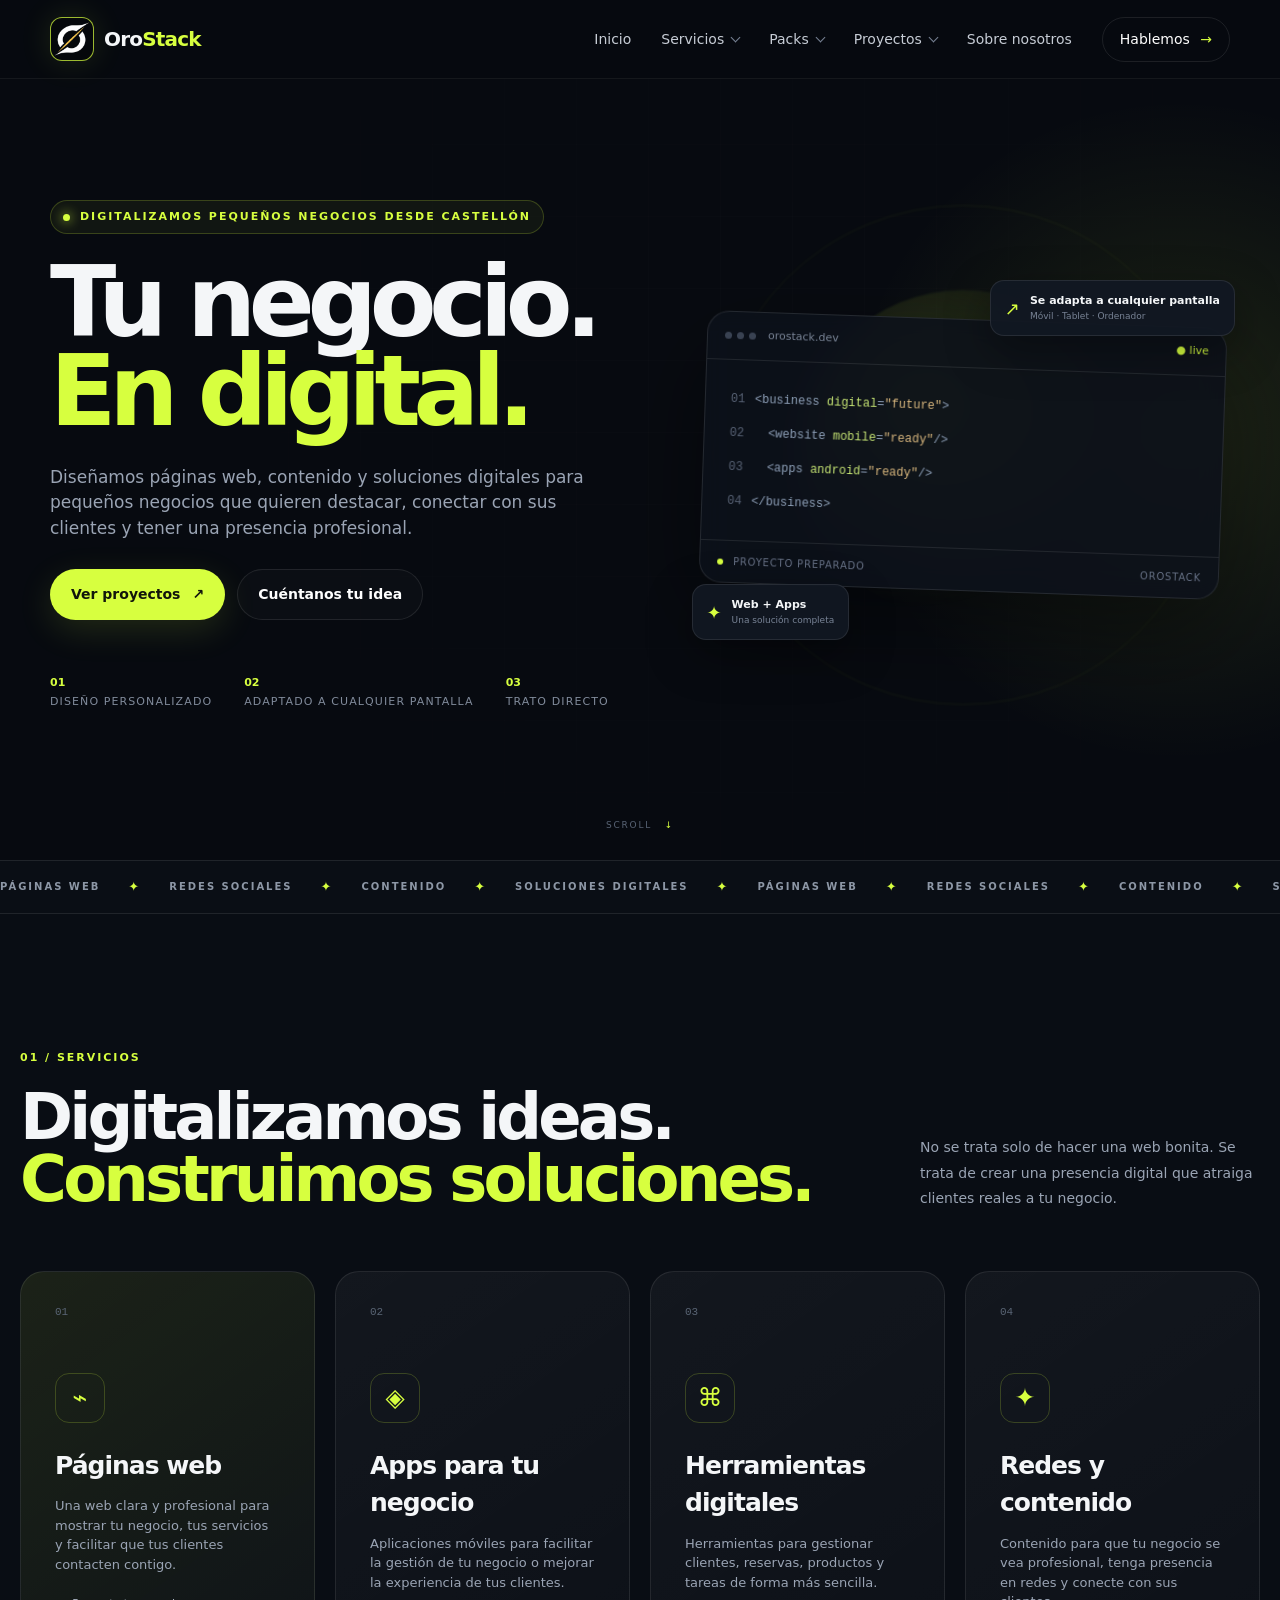
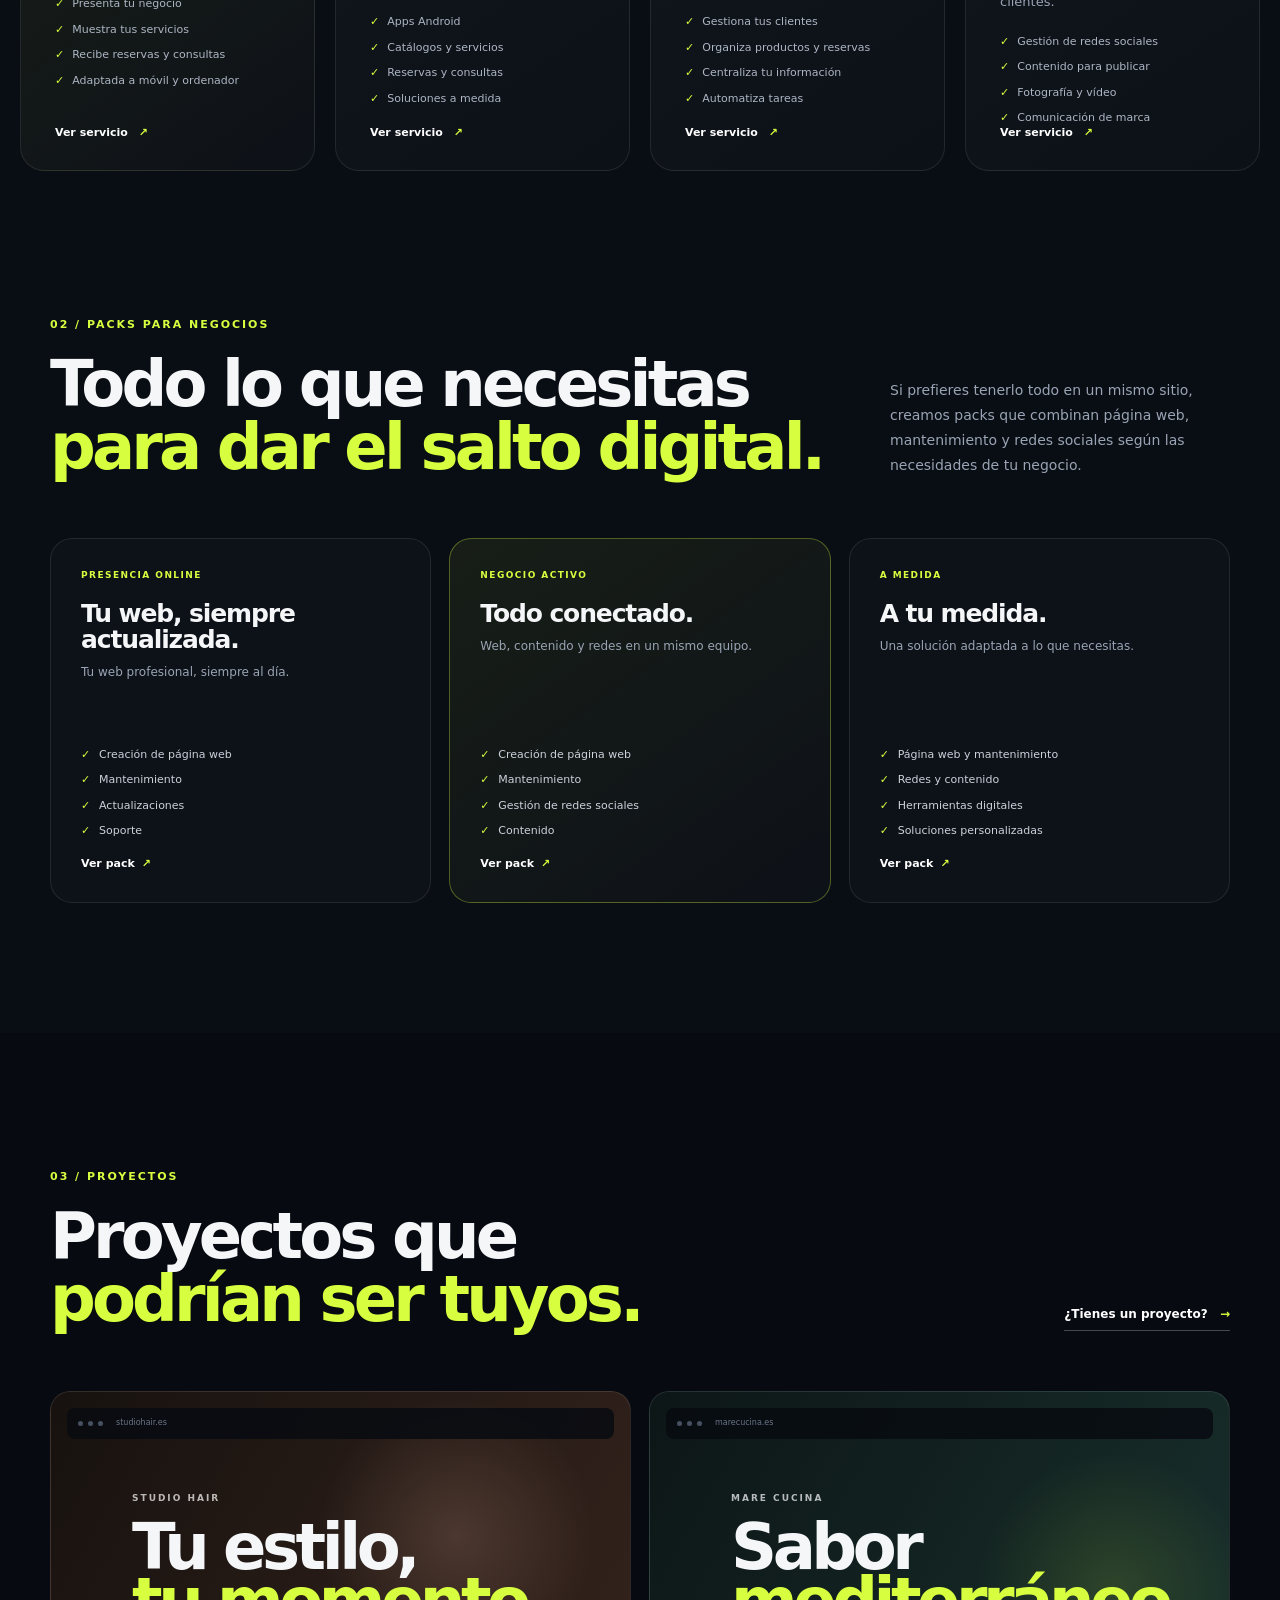
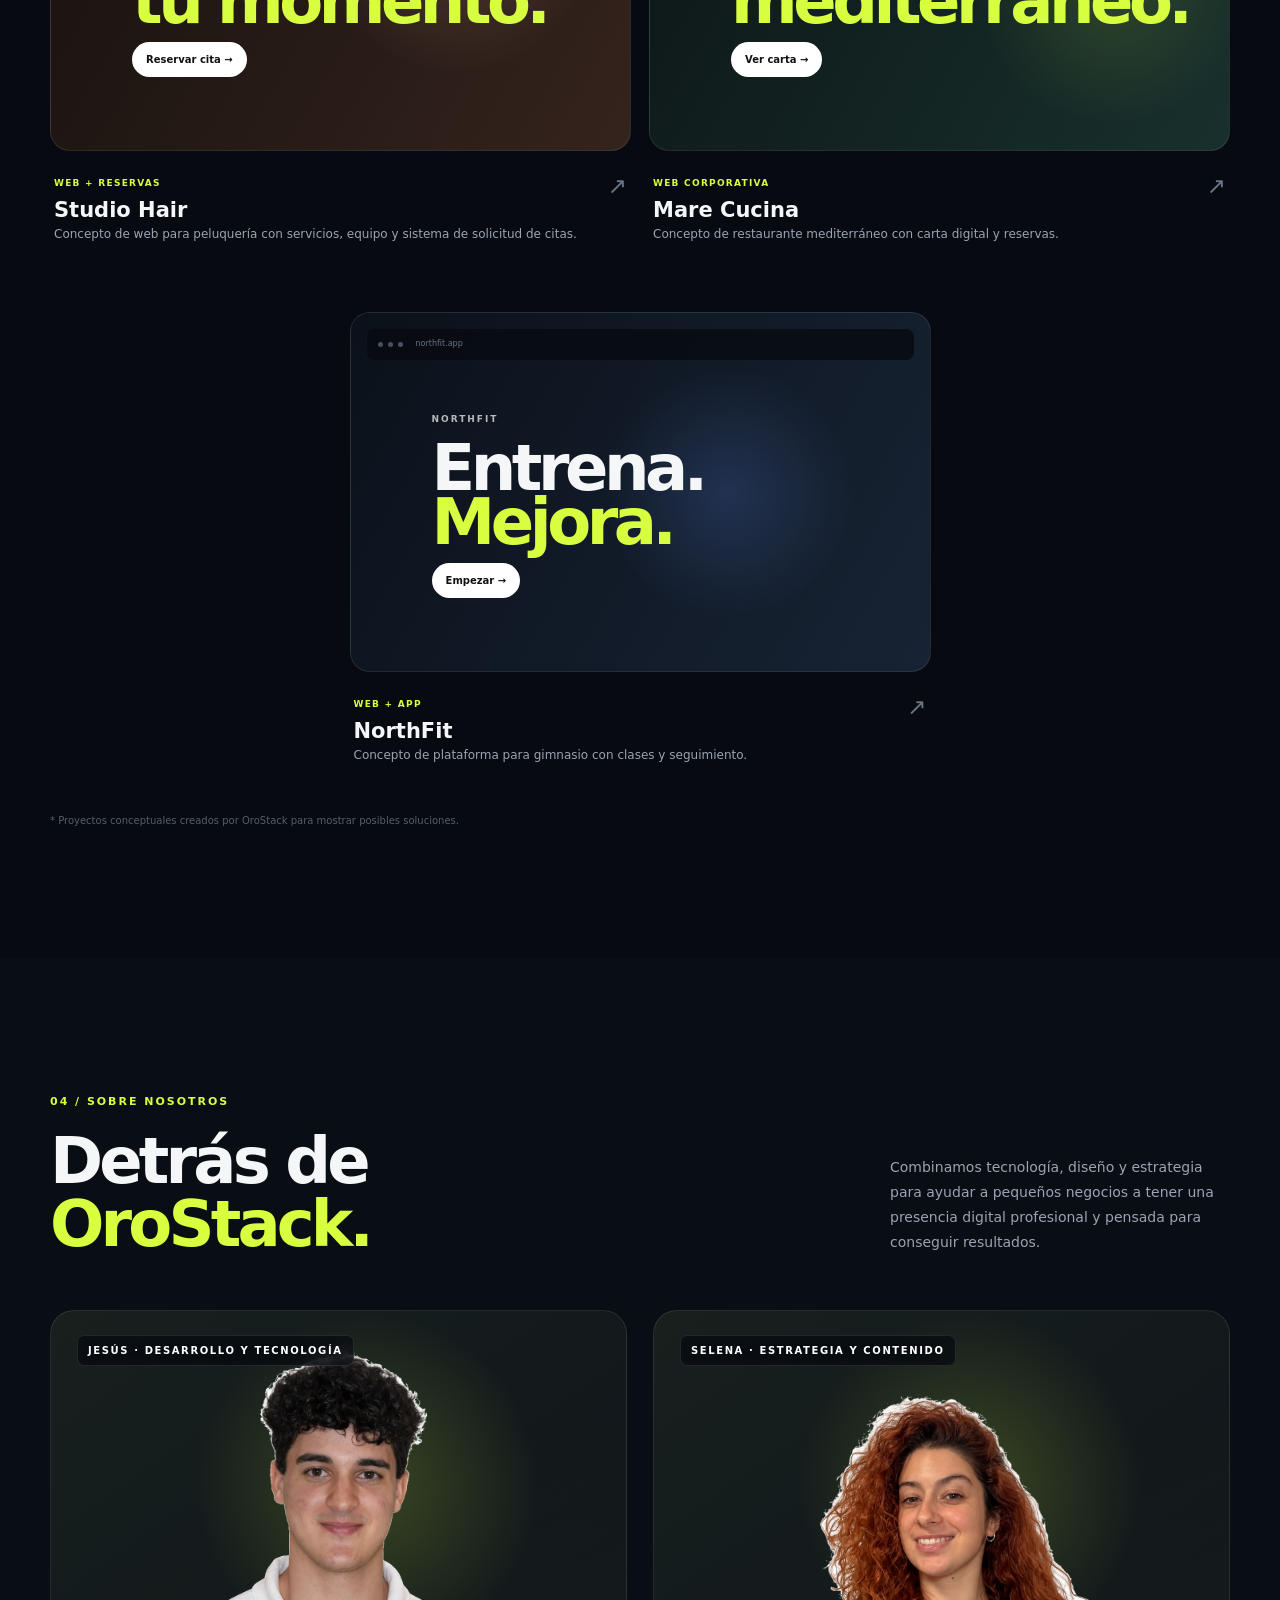
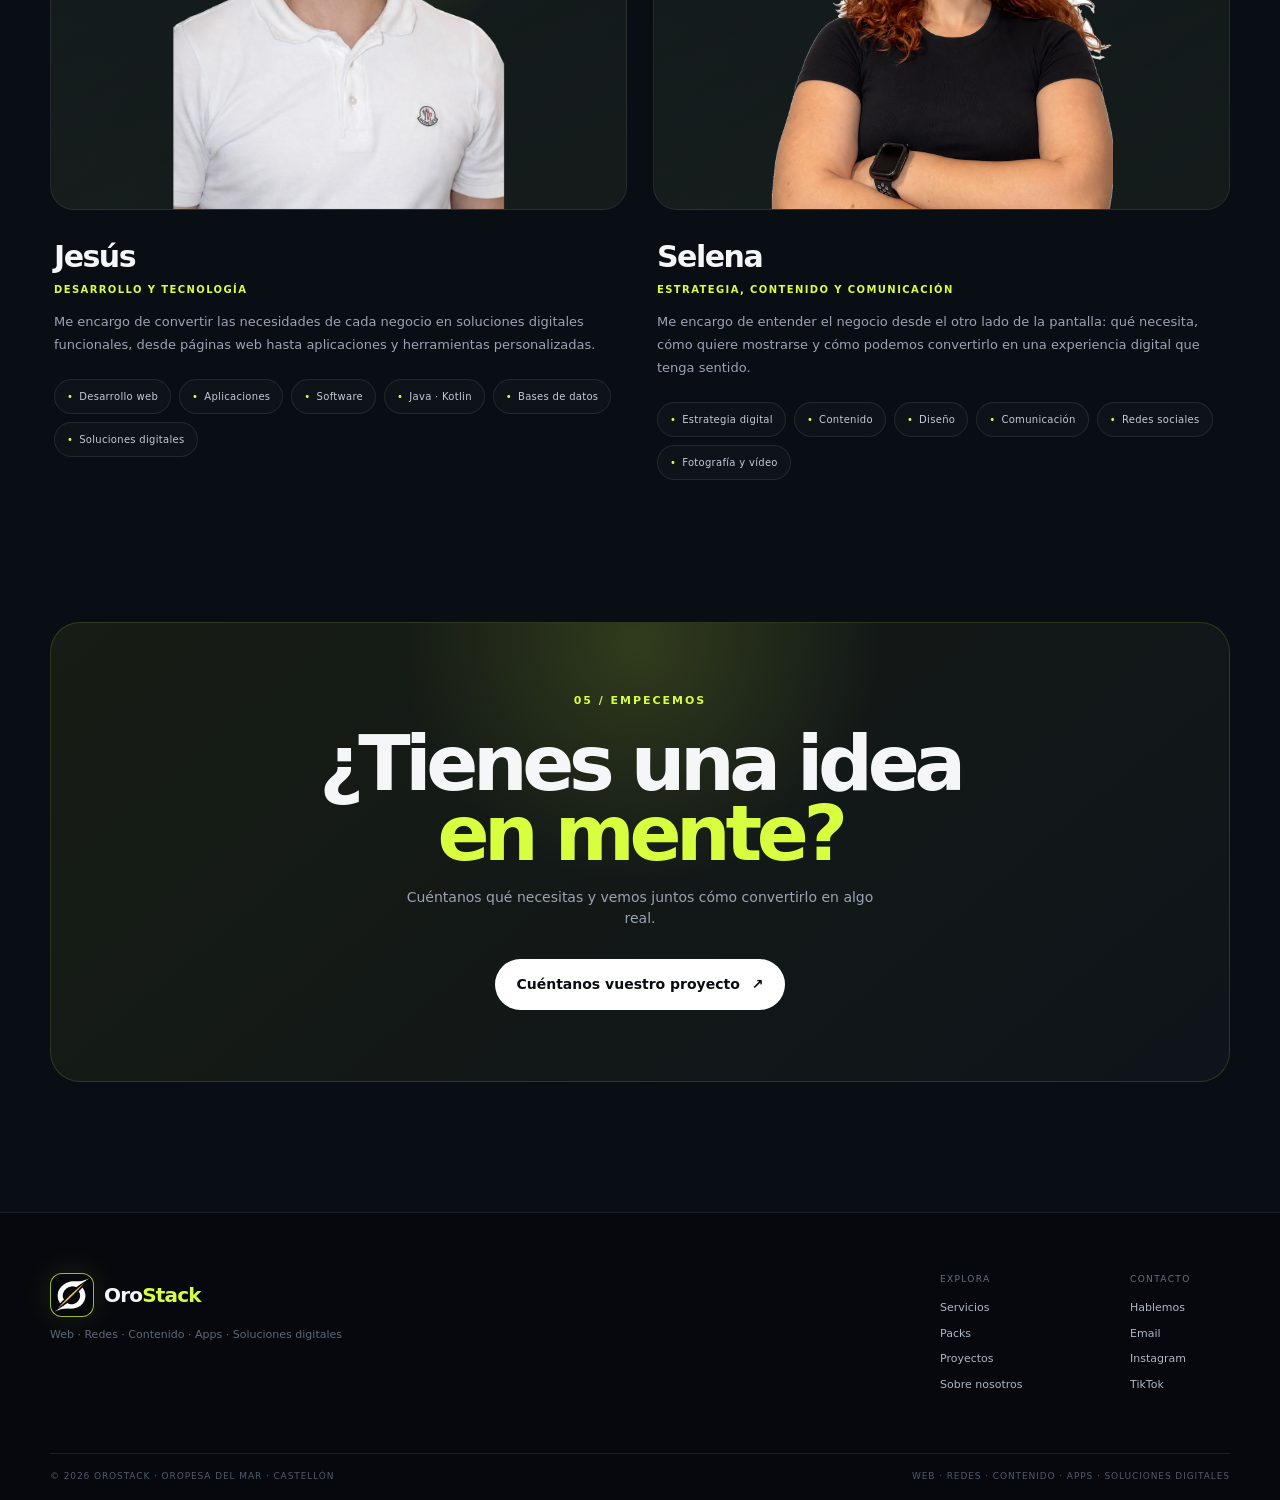
==== commit e34c097c: "Add files via upload" ====
--- a/index.html
+++ b/index.html
@@ -3,7 +3,7 @@
 <head>
   <meta charset="UTF-8">
   <meta name="viewport" content="width=device-width, initial-scale=1.0">
-  <meta name="description" content="OroStack — desarrollo web, aplicaciones y software para negocios.">
+  <meta name="description" content="OroStack — digitalización, web, contenido y soluciones digitales para pequeños negocios.">
   <title>OroStack</title>
   <link rel="icon" type="image/png" sizes="64x64" href="assets/favicon-64.png?v=9">
   <link rel="icon" type="image/png" sizes="32x32" href="assets/favicon-32.png?v=9">
@@ -29,9 +29,19 @@
           <a href="#servicios" class="nav-dropdown-trigger">Servicios <span class="chevron" aria-hidden="true"></span></a>
           <div class="dropdown-menu">
             <a class="dropdown-all" href="index.html#servicios"><strong>Ver todos los servicios</strong><small>Ir a la sección principal</small></a>
-            <a href="pages/servicios/servicio-web.html"><strong>Desarrollo web</strong><small>Webs, landing pages y reservas</small></a>
-            <a href="pages/servicios/servicio-apps.html"><strong>Aplicaciones</strong><small>Apps Android y soluciones móviles</small></a>
-            <a href="pages/servicios/servicio-software.html"><strong>Software</strong><small>Programas y herramientas a medida</small></a>
+            <a href="pages/servicios/servicio-web.html"><strong>Páginas web</strong><small>Web, reservas y presencia online</small></a>
+            <a href="pages/servicios/servicio-apps.html"><strong>Apps para tu negocio</strong><small>Aplicaciones móviles para tu negocio</small></a>
+            <a href="pages/servicios/servicio-software.html"><strong>Herramientas digitales</strong><small>Gestión y soluciones a medida</small></a>
+            <a href="pages/servicios/servicio-contenido.html"><strong>Redes y contenido</strong><small>Redes sociales, fotografía y vídeo</small></a>
+          </div>
+        </div>
+        <div class="nav-dropdown">
+          <a href="#packs" class="nav-dropdown-trigger">Packs <span class="chevron" aria-hidden="true"></span></a>
+          <div class="dropdown-menu">
+            <a class="dropdown-all" href="index.html#packs"><strong>Ver todos los packs</strong><small>Soluciones para digitalizar tu negocio</small></a>
+            <a href="pages/packs/pack-presencia.html"><strong>Presencia digital</strong><small>Web + mantenimiento</small></a>
+            <a href="pages/packs/pack-activo.html"><strong>Negocio activo</strong><small>Web + redes + contenido</small></a>
+            <a href="pages/packs/pack-medida.html"><strong>Digitalización a medida</strong><small>Soluciones adaptadas a tu negocio</small></a>
           </div>
         </div>
         <div class="nav-dropdown">
@@ -43,7 +53,7 @@
             <a href="pages/proyectos/proyecto-northfit.html"><strong>NorthFit</strong><small>Web + app</small></a>
           </div>
         </div>
-        <a href="#sobre-mi">Sobre mí</a>
+        <a href="#sobre-nosotros">Sobre nosotros</a>
         <a href="pages/contacto.html" class="nav-cta">Hablemos <span>→</span></a>
       </div>
     </nav>
@@ -54,19 +64,19 @@
       <div class="hero-grid"></div>
       <div class="container hero-content">
         <div class="hero-copy reveal">
-          <div class="eyebrow"><span class="pulse"></span> Desarrollo digital desde Castellón</div>
+          <div class="eyebrow"><span class="pulse"></span> Digitalizamos pequeños negocios desde Castellón</div>
           <h1>Tu negocio.<br><span>En digital.</span></h1>
           <p class="hero-text">
-            Creo páginas web, aplicaciones y soluciones de software pensadas para pequeños negocios
-            que quieren tener una presencia digital profesional.
+            Diseñamos páginas web, contenido y soluciones digitales para pequeños negocios que quieren destacar,
+            conectar con sus clientes y tener una presencia profesional.
           </p>
           <div class="hero-actions">
             <a href="#proyectos" class="btn btn-primary">Ver proyectos <span>↗</span></a>
-            <a href="pages/contacto.html" class="btn btn-secondary">Cuéntame tu idea</a>
+            <a href="pages/contacto.html" class="btn btn-secondary">Cuéntanos tu idea</a>
           </div>
           <div class="hero-trust">
             <div class="trust-item"><strong>01</strong><span>Diseño personalizado</span></div>
-            <div class="trust-item"><strong>02</strong><span>Responsive</span></div>
+            <div class="trust-item"><strong>02</strong><span>Adaptado a cualquier pantalla</span></div>
             <div class="trust-item"><strong>03</strong><span>Trato directo</span></div>
           </div>
         </div>
@@ -82,7 +92,7 @@
             </div>
             <div class="code-body">
               <span class="line"><b>01</b><em>&lt;business</em> <strong>digital</strong><em>=</em><u>"future"</u><em>&gt;</em></span>
-              <span class="line"><b>02</b>&nbsp;&nbsp;<em>&lt;website</em> <strong>responsive</strong><em>=</em><u>"true"</u><em>/&gt;</em></span>
+              <span class="line"><b>02</b>&nbsp;&nbsp;<em>&lt;website</em> <strong>mobile</strong><em>=</em><u>"ready"</u><em>/&gt;</em></span>
               <span class="line"><b>03</b>&nbsp;&nbsp;<em>&lt;apps</em> <strong>android</strong><em>=</em><u>"ready"</u><em>/&gt;</em></span>
               <span class="line"><b>04</b><em>&lt;/business&gt;</em></span>
             </div>
@@ -92,7 +102,7 @@
             </div>
           </div>
           <div class="floating-card floating-one"><span>✦</span><div><strong>Web + Apps</strong><small>Una solución completa</small></div></div>
-          <div class="floating-card floating-two"><span>↗</span><div><strong>100% responsive</strong><small>Móvil · Tablet · PC</small></div></div>
+          <div class="floating-card floating-two"><span>↗</span><div><strong>Se adapta a cualquier pantalla</strong><small>Móvil · Tablet · Ordenador</small></div></div>
         </div>
       </div>
       <div class="scroll-hint">SCROLL <span>↓</span></div>
@@ -100,8 +110,8 @@
 
     <section class="marquee" aria-label="Servicios">
       <div class="marquee-track">
-        <span>DESARROLLO WEB</span><b>✦</b><span>APLICACIONES</span><b>✦</b><span>SOFTWARE</span><b>✦</b><span>DISEÑO DIGITAL</span><b>✦</b>
-        <span>DESARROLLO WEB</span><b>✦</b><span>APLICACIONES</span><b>✦</b><span>SOFTWARE</span><b>✦</b><span>DISEÑO DIGITAL</span><b>✦</b>
+        <span>PÁGINAS WEB</span><b>✦</b><span>REDES SOCIALES</span><b>✦</b><span>CONTENIDO</span><b>✦</b><span>SOLUCIONES DIGITALES</span><b>✦</b>
+        <span>PÁGINAS WEB</span><b>✦</b><span>REDES SOCIALES</span><b>✦</b><span>CONTENIDO</span><b>✦</b><span>SOLUCIONES DIGITALES</span><b>✦</b>
       </div>
     </section>
 
@@ -110,37 +120,82 @@
         <div class="section-heading reveal">
           <div>
             <span class="section-label">01 / Servicios</span>
-            <h2>Digitalizo ideas.<br><span>Construyo soluciones.</span></h2>
-          </div>
-          <p>No se trata solo de hacer una web bonita. Se trata de crear algo que tenga sentido para tu negocio y para tus clientes.</p>
+            <h2>Digitalizamos ideas.<br><span>Construimos soluciones.</span></h2>
+          </div>
+          <p>No se trata solo de hacer una web bonita. Se trata de crear una presencia digital que atraiga clientes reales a tu negocio.</p>
         </div>
 
         <div class="services-grid">
           <article class="service-card service-feature reveal">
             <div class="service-number">01</div>
             <div class="service-icon">⌁</div>
-            <h3>Desarrollo web</h3>
-            <p>Webs modernas, rápidas y adaptadas a móvil para que tu negocio tenga una presencia digital a la altura.</p>
-            <ul><li>Web corporativa</li><li>Landing pages</li><li>Reservas y formularios</li><li>Diseño responsive</li></ul>
+            <h3>Páginas web</h3>
+            <p>Una web clara y profesional para mostrar tu negocio, tus servicios y facilitar que tus clientes contacten contigo.</p>
+            <ul><li>Presenta tu negocio</li><li>Muestra tus servicios</li><li>Recibe reservas y consultas</li><li>Adaptada a móvil y ordenador</li></ul>
             <a href="pages/servicios/servicio-web.html">Ver servicio <span>↗</span></a>
           </article>
 
           <article class="service-card reveal delay-1">
             <div class="service-number">02</div>
             <div class="service-icon">◈</div>
-            <h3>Aplicaciones</h3>
-            <p>Aplicaciones para Android y soluciones digitales que ayuden a tus clientes o a tu equipo.</p>
-            <ul><li>Apps Android</li><li>Catálogos</li><li>Reservas</li><li>Soluciones a medida</li></ul>
+            <h3>Apps para tu negocio</h3>
+            <p>Aplicaciones móviles para facilitar la gestión de tu negocio o mejorar la experiencia de tus clientes.</p>
+            <ul><li>Apps Android</li><li>Catálogos y servicios</li><li>Reservas y consultas</li><li>Soluciones a medida</li></ul>
             <a href="pages/servicios/servicio-apps.html">Ver servicio <span>↗</span></a>
           </article>
 
           <article class="service-card reveal delay-2">
             <div class="service-number">03</div>
             <div class="service-icon">⌘</div>
-            <h3>Software</h3>
-            <p>Pequeños programas y herramientas para simplificar tareas, gestionar información y ahorrar tiempo.</p>
-            <ul><li>Gestión de clientes</li><li>Inventarios</li><li>Bases de datos</li><li>Automatizaciones</li></ul>
+            <h3>Herramientas digitales</h3>
+            <p>Herramientas para gestionar clientes, reservas, productos y tareas de forma más sencilla.</p>
+            <ul><li>Gestiona tus clientes</li><li>Organiza productos y reservas</li><li>Centraliza tu información</li><li>Automatiza tareas</li></ul>
             <a href="pages/servicios/servicio-software.html">Ver servicio <span>↗</span></a>
+          </article>
+
+          <article class="service-card reveal delay-3">
+            <div class="service-number">04</div>
+            <div class="service-icon">✦</div>
+            <h3>Redes y contenido</h3>
+            <p>Contenido para que tu negocio se vea profesional, tenga presencia en redes y conecte con sus clientes.</p>
+            <ul><li>Gestión de redes sociales</li><li>Contenido para publicar</li><li>Fotografía y vídeo</li><li>Comunicación de marca</li></ul>
+            <a href="pages/servicios/servicio-contenido.html">Ver servicio <span>↗</span></a>
+          </article>
+        </div>
+      </div>
+    </section>
+
+    <section class="section packs" id="packs">
+      <div class="container">
+        <div class="section-heading reveal">
+          <div>
+            <span class="section-label">02 / Packs para negocios</span>
+            <h2>Todo lo que necesitas<br><span>para dar el salto digital.</span></h2>
+          </div>
+          <p>Si prefieres tenerlo todo en un mismo sitio, creamos packs que combinan página web, mantenimiento y redes sociales según las necesidades de tu negocio.</p>
+        </div>
+
+        <div class="packs-grid">
+          <article class="pack-card reveal" id="pack-presencia">
+            <span class="pack-tag">PRESENCIA ONLINE</span>
+            <h3>Tu web, siempre actualizada.</h3>
+            <p>Tu web profesional, siempre al día.</p>
+            <ul><li>Creación de página web</li><li>Mantenimiento</li><li>Actualizaciones</li><li>Soporte</li></ul>
+            <a class="pack-link" href="pages/packs/pack-presencia.html">Ver pack <span>↗</span></a>
+          </article>
+          <article class="pack-card pack-featured reveal delay-1" id="pack-activo">
+            <span class="pack-tag">NEGOCIO ACTIVO</span>
+            <h3>Todo conectado.</h3>
+            <p>Web, contenido y redes en un mismo equipo.</p>
+            <ul><li>Creación de página web</li><li>Mantenimiento</li><li>Gestión de redes sociales</li><li>Contenido</li></ul>
+            <a class="pack-link" href="pages/packs/pack-activo.html">Ver pack <span>↗</span></a>
+          </article>
+          <article class="pack-card reveal delay-2" id="pack-medida">
+            <span class="pack-tag">A MEDIDA</span>
+            <h3>A tu medida.</h3>
+            <p>Una solución adaptada a lo que necesitas.</p>
+            <ul><li>Página web y mantenimiento</li><li>Redes y contenido</li><li>Herramientas digitales</li><li>Soluciones personalizadas</li></ul>
+            <a class="pack-link" href="pages/packs/pack-medida.html">Ver pack <span>↗</span></a>
           </article>
         </div>
       </div>
@@ -150,7 +205,7 @@
       <div class="container">
         <div class="section-heading project-heading reveal">
           <div>
-            <span class="section-label">02 / Proyectos</span>
+            <span class="section-label">03 / Proyectos</span>
             <h2>Proyectos que<br><span>podrían ser tuyos.</span></h2>
           </div>
           <a href="pages/contacto.html" class="text-link">¿Tienes un proyecto? <span>→</span></a>
@@ -209,34 +264,48 @@
       </div>
     </section>
 
-    <section class="section about" id="sobre-mi">
-      <div class="container about-grid">
-        <div class="about-visual reveal">
-          <div class="portrait-card">
-            <div class="portrait-gradient"></div>
-            <img class="portrait-photo" src="assets/img/foto-cv-cutout.webp" alt="Jesús Blázquez, creador de OroStack">
-            <span class="portrait-name">JESÚS BLÁZQUEZ CONSUEGRA</span>
-          </div>
-          <div class="location-badge"><span>⌖</span> Oropesa del Mar · Castellón</div>
-        </div>
-        <div class="about-copy reveal delay-1">
-          <span class="section-label">03 / Sobre OroStack</span>
-          <h2>Detrás de<br><span>OroStack.</span></h2>
-          <p class="lead">Soy Jesús, estudiante de Desarrollo de Aplicaciones Multiplataforma y creador de OroStack.</p>
-          <p>Estoy construyendo este proyecto para convertir lo que aprendo en soluciones reales para negocios. Me gusta entender el problema, pensar una solución y construirla desde cero.</p>
-          <div class="about-skills">
-            <span>HTML · CSS · JavaScript</span>
-            <span>Java · Kotlin</span>
-            <span>Android Studio</span>
-            <span>Bases de datos</span>
-            <span>Diseño responsive</span>
-            <span>Git · GitHub</span>
-          </div>
-          <div class="about-stats">
-            <div><strong>02</strong><span>DAM</span></div>
-            <div><strong>∞</strong><span>Ganas de aprender</span></div>
-            <div><strong>01</strong><span>Proyecto propio</span></div>
-          </div>
+    <section class="section about" id="sobre-nosotros">
+      <div class="container">
+        <div class="section-heading team-heading reveal">
+          <div>
+            <span class="section-label">04 / Sobre nosotros</span>
+            <h2>Detrás de<br><span>OroStack.</span></h2>
+          </div>
+          <p>Combinamos tecnología, diseño y estrategia para ayudar a pequeños negocios a tener una presencia digital profesional y pensada para conseguir resultados.</p>
+        </div>
+
+        <div class="team-grid">
+          <article class="team-member reveal">
+            <div class="team-portrait-card">
+              <div class="portrait-gradient"></div>
+              <img class="team-photo team-photo-jesus" src="assets/img/foto-cv-cutout.webp" alt="Jesús, cofundador de OroStack">
+              <span class="portrait-name">JESÚS · DESARROLLO Y TECNOLOGÍA</span>
+            </div>
+            <div class="team-copy">
+              <h3>Jesús</h3>
+              <p class="team-role">Desarrollo y tecnología</p>
+              <p>Me encargo de convertir las necesidades de cada negocio en soluciones digitales funcionales, desde páginas web hasta aplicaciones y herramientas personalizadas.</p>
+              <div class="about-skills">
+                <span>Desarrollo web</span><span>Aplicaciones</span><span>Software</span><span>Java · Kotlin</span><span>Bases de datos</span><span>Soluciones digitales</span>
+              </div>
+            </div>
+          </article>
+
+          <article class="team-member reveal delay-1">
+            <div class="team-portrait-card">
+              <div class="portrait-gradient"></div>
+              <img class="team-photo team-photo-selena" src="assets/img/selena-orostack.png" alt="Selena, cofundadora de OroStack">
+              <span class="portrait-name">SELENA · ESTRATEGIA Y CONTENIDO</span>
+            </div>
+            <div class="team-copy">
+              <h3>Selena</h3>
+              <p class="team-role">Estrategia, contenido y comunicación</p>
+              <p>Me encargo de entender el negocio desde el otro lado de la pantalla: qué necesita, cómo quiere mostrarse y cómo podemos convertirlo en una experiencia digital que tenga sentido.</p>
+              <div class="about-skills">
+                <span>Estrategia digital</span><span>Contenido</span><span>Diseño</span><span>Comunicación</span><span>Redes sociales</span><span>Fotografía y vídeo</span>
+              </div>
+            </div>
+          </article>
         </div>
       </div>
     </section>
@@ -244,10 +313,10 @@
     <section class="cta-section">
       <div class="container cta-box reveal">
         <div class="cta-glow"></div>
-        <span class="section-label">04 / Empecemos</span>
+        <span class="section-label">05 / Empecemos</span>
         <h2>¿Tienes una idea<br><span>en mente?</span></h2>
-        <p>Cuéntame qué necesitas y vemos juntos cómo convertirlo en algo real.</p>
-        <a href="pages/contacto.html" class="btn btn-light">Cuéntame tu proyecto <span>↗</span></a>
+        <p>Cuéntanos qué necesitas y vemos juntos cómo convertirlo en algo real.</p>
+        <a href="pages/contacto.html" class="btn btn-light">Cuéntanos vuestro proyecto <span>↗</span></a>
       </div>
     </section>
   </main>
@@ -256,14 +325,14 @@
     <div class="container footer-main">
       <div>
         <a class="brand footer-brand" href="#inicio"><span class="brand-mark"><img src="assets/logo-mark.png" alt=""></span><span>Oro<span class="accent">Stack</span></span></a>
-        <p>Web · Apps · Software</p>
+        <p>Web · Redes · Contenido · Apps · Soluciones digitales</p>
       </div>
       <div class="footer-links">
-        <div><span>Explora</span><a href="#servicios">Servicios</a><a href="#proyectos">Proyectos</a><a href="#sobre-mi">Sobre mí</a></div>
+        <div><span>Explora</span><a href="#servicios">Servicios</a><a href="#packs">Packs</a><a href="#proyectos">Proyectos</a><a href="#sobre-nosotros">Sobre nosotros</a></div>
         <div><span>Contacto</span><a href="pages/contacto.html">Hablemos</a><a href="mailto:oroostack@gmail.com">Email</a><a href="https://www.instagram.com/orostack/" target="_blank" rel="noopener">Instagram</a><a href="https://www.tiktok.com/@orostack" target="_blank" rel="noopener">TikTok</a></div>
       </div>
     </div>
-    <div class="container footer-bottom"><span>© 2026 OroStack · Oropesa del Mar · Castellón</span><span>Web · Apps · Software</span></div>
+    <div class="container footer-bottom"><span>© 2026 OroStack · Oropesa del Mar · Castellón</span><span>Web · Redes · Contenido · Apps · Soluciones digitales</span></div>
   </footer>
 
   <script src="js/main.js"></script>
--- a/css/style.css
+++ b/css/style.css
@@ -535,3 +535,146 @@
   .projects-list .project-info { min-height: auto; }
   .projects-list .project-info p { min-height: auto; }
 }
+
+
+/* ===== Ajustes móviles finales ===== */
+@media (max-width: 680px) {
+  /* Servicios: el CTA deja de estar superpuesto al contenido. */
+  .service-card {
+    min-height: 0;
+    padding-bottom: 30px;
+  }
+  .service-card > a {
+    position: static;
+    display: inline-block;
+    margin-top: 24px;
+  }
+
+  /* Footer más compacto en pantallas pequeñas, sin alterar escritorio. */
+  .footer-main {
+    padding: 30px 0 24px;
+    gap: 24px;
+  }
+  .footer-links {
+    gap: 24px;
+  }
+  .footer-bottom {
+    padding: 11px 0;
+    gap: 4px;
+  }
+}
+
+/* ===== Nueva sección Sobre nosotros ===== */
+.team-heading { margin-bottom: 55px; }
+.team-heading > p { max-width: 520px; }
+.team-grid { display: grid; grid-template-columns: repeat(2, minmax(0, 1fr)); gap: 26px; }
+.team-member { min-width: 0; }
+.team-portrait-card { height: 500px; border: 1px solid var(--line); border-radius: 24px; background: linear-gradient(145deg, #18201e, #0d1219); overflow: hidden; position: relative; display: grid; place-items: center; }
+.team-photo { position: absolute; left: 50%; bottom: -10px; transform: translateX(-50%); width: 94%; height: 96%; object-fit: contain; object-position: center bottom; z-index: 1; filter: saturate(.96) contrast(1.02); }
+.team-photo-selena { width: 96%; height: 96%; bottom: -4px; }
+.team-copy { padding: 24px 4px 0; }
+.team-copy h3 { font-size: 30px; letter-spacing: -.05em; margin: 0 0 3px; }
+.team-role { color: var(--accent) !important; font-size: 10px !important; text-transform: uppercase; letter-spacing: .14em; font-weight: 800; margin-bottom: 14px !important; }
+.team-copy > p:not(.team-role) { color: var(--muted); max-width: 560px; font-size: 13px; line-height: 1.75; }
+.team-copy .about-skills { margin-top: 22px; }
+@media (max-width: 900px) {
+  .team-grid { grid-template-columns: 1fr; gap: 55px; }
+  .team-portrait-card { height: 470px; }
+}
+@media (max-width: 680px) {
+  .team-portrait-card { height: 420px; }
+  .team-copy { padding-top: 20px; }
+  .team-copy h3 { font-size: 27px; }
+}
+
+/* ===== Packs para pequeños negocios ===== */
+.packs { background: #090d14; padding-top: 10px; }
+.packs-grid { display: grid; grid-template-columns: repeat(3, minmax(0,1fr)); gap: 18px; }
+.pack-card { padding: 30px; min-height: 310px; border: 1px solid var(--line); border-radius: 22px; background: rgba(255,255,255,.018); display: flex; flex-direction: column; }
+.pack-card.pack-featured { border-color: rgba(215,255,63,.32); background: linear-gradient(145deg, rgba(215,255,63,.07), rgba(255,255,255,.018)); }
+.pack-tag { color: var(--accent); font-size: 9px; font-weight: 900; letter-spacing: .16em; }
+.pack-card h3 { margin: 18px 0 10px; font-size: 25px; line-height: 1.05; letter-spacing: -.045em; }
+.pack-card p { color: var(--muted); font-size: 12px; line-height: 1.65; }
+.pack-card ul { list-style: none; display: grid; gap: 9px; margin-top: auto; padding-top: 22px; }
+.pack-card li { color: #cbd2dc; font-size: 11px; padding-left: 18px; position: relative; }
+.pack-card li::before { content: '✓'; position: absolute; left: 0; color: var(--accent); font-weight: 900; }
+.services-grid { grid-template-columns: repeat(4, minmax(0,1fr)); }
+@media (max-width: 1100px) {
+  .services-grid { grid-template-columns: repeat(2, minmax(0,1fr)); }
+  .packs-grid { grid-template-columns: 1fr; }
+}
+@media (max-width: 900px) {
+  .services-grid { grid-template-columns: 1fr; }
+}
+
+
+/* ===== Ajustes nueva orientación OroStack ===== */
+/* Servicios más anchos en escritorio, con más aire visual. */
+.services .container { width: min(1240px, calc(100% - 40px)); }
+.services-grid { max-width: none; gap: 20px; }
+.service-card { min-height: 500px; padding: 34px; }
+.service-card > a { left: 34px; }
+
+/* Presupuesto y CTA de los packs. */
+.pack-card { min-height: 365px; }
+.pack-price { margin-top: 22px; padding-top: 16px; border-top: 1px solid var(--line); display: flex; align-items: baseline; justify-content: space-between; gap: 14px; }
+.pack-price small { color: #7f8998; font-size: 9px; text-transform: uppercase; letter-spacing: .14em; }
+.pack-price strong { color: #fff; font-size: 17px; letter-spacing: -.03em; }
+.pack-link { display: inline-flex; align-items: center; gap: 7px; margin-top: 16px; font-size: 11px; font-weight: 800; color: #fff; }
+.pack-link span { color: var(--accent); }
+@media (max-width: 1100px) {
+  .services .container { width: min(var(--max), calc(100% - 48px)); }
+}
+@media (max-width: 680px) {
+  .services .container { width: calc(100% - 48px); }
+  .service-card { min-height: 0; padding: 30px; }
+  .service-card > a { left: auto; }
+  .pack-card { min-height: 0; }
+}
+
+/* ===== Planes de redes y contenido ===== */
+.content-intro { max-width: 720px; margin-bottom: 42px; }
+.content-intro h2 { font-size: clamp(42px, 5vw, 68px); line-height: .95; letter-spacing: -.065em; margin: 14px 0 18px; }
+.content-intro h2 span { color: var(--accent); }
+.content-intro p { color: var(--muted); max-width: 620px; font-size: 14px; line-height: 1.7; }
+.content-plans { display: grid; grid-template-columns: repeat(3, minmax(0, 1fr)); gap: 18px; align-items: stretch; }
+.content-plan { padding: 30px; border: 1px solid var(--line); border-radius: 22px; background: rgba(255,255,255,.018); display: flex; flex-direction: column; min-height: 520px; }
+.content-plan.plan-featured { border-color: rgba(215,255,63,.34); background: linear-gradient(145deg, rgba(215,255,63,.07), rgba(255,255,255,.018)); }
+.content-plan .plan-tag { color: var(--accent); font-size: 9px; font-weight: 900; letter-spacing: .16em; }
+.content-plan h3 { margin: 18px 0 10px; font-size: 25px; line-height: 1.05; letter-spacing: -.045em; }
+.content-plan > p { color: var(--muted); font-size: 12px; line-height: 1.65; min-height: 40px; }
+.content-plan .detail-list { margin-top: 25px; gap: 10px; }
+.content-plan .detail-list li { font-size: 11px; }
+.plan-price { margin-top: auto; padding-top: 20px; margin-bottom: 18px; border-top: 1px solid var(--line); display: flex; justify-content: space-between; align-items: baseline; gap: 12px; }
+.plan-price small { color: #7f8998; font-size: 9px; text-transform: uppercase; letter-spacing: .14em; }
+.plan-price strong { color: #fff; font-size: 26px; letter-spacing: -.05em; }
+.plan-price em { font-size: 12px; color: #8e98a7; font-style: normal; font-weight: 500; margin-left: 3px; }
+.content-plan .btn { align-self: flex-start; }
+.plan-note { margin-top: 22px; color: #7f8998; font-size: 11px; line-height: 1.6; }
+@media (max-width: 1000px) { .content-plans { grid-template-columns: 1fr; } .content-plan { min-height: 0; } }
+
+/* V5 — packs: pricing and shorter hero titles */
+.pack-presencia-page .detail-hero h1 { font-size: clamp(43px, 5.2vw, 70px); }
+.pack-maintenance { border-top: 1px solid var(--line); padding-top: 18px; margin: 20px 0 22px; display: grid; gap: 5px; }
+.pack-maintenance span { color:#7f8998; font-size:9px; letter-spacing:.14em; }
+.pack-maintenance strong { font-size:28px; letter-spacing:-.05em; }
+.pack-maintenance small { color:#8e98a7; font-size:11px; }
+.active-pack-plans { display:grid; grid-template-columns:repeat(3,minmax(0,1fr)); gap:18px; }
+.active-pack-plan { padding:30px; border:1px solid var(--line); border-radius:22px; background:rgba(255,255,255,.018); display:flex; flex-direction:column; min-height:620px; }
+.active-pack-plan.plan-featured { border-color:rgba(215,255,63,.34); background:linear-gradient(145deg,rgba(215,255,63,.07),rgba(255,255,255,.018)); }
+.active-pack-plan .plan-tag { color:var(--accent); font-size:9px; font-weight:900; letter-spacing:.16em; }
+.active-pack-plan h3 { margin:18px 0 10px; font-size:25px; line-height:1.05; letter-spacing:-.045em; }
+.active-pack-plan > p { color:var(--muted); font-size:12px; line-height:1.65; min-height:40px; }
+.active-pack-plan .detail-list { margin-top:22px; gap:10px; }
+.active-pack-plan .detail-list li { font-size:11px; }
+.active-pack-plan .plan-price { margin-top:18px; padding-top:15px; border-top:1px solid var(--line); display:grid; grid-template-columns:auto 1fr; align-items:baseline; column-gap:12px; }
+.active-pack-plan .plan-price + .plan-price { margin-top:10px; }
+.active-pack-plan .plan-price small { color:#7f8998; font-size:8px; letter-spacing:.14em; }
+.active-pack-plan .plan-price strong { font-size:25px; letter-spacing:-.05em; }
+.active-pack-plan .plan-price span { grid-column:2; color:#8e98a7; font-size:10px; }
+.active-pack-plan .plan-price em { font-size:11px; color:#8e98a7; font-style:normal; font-weight:500; margin-left:3px; }
+.active-pack-plan .btn { margin-top:auto; align-self:flex-start; }
+.first-month-note { display:block; margin-top:10px; color:#7f8998; font-size:10px; line-height:1.5; }
+.pack-condition { color:#8e98a7; font-size:11px; line-height:1.6; margin:0 0 18px; }
+@media (max-width:1000px){ .active-pack-plans{grid-template-columns:1fr;} .active-pack-plan{min-height:0;} }
+@media (max-width:700px){ .pack-presencia-page .detail-hero h1{font-size:44px; line-height:.98;} }
